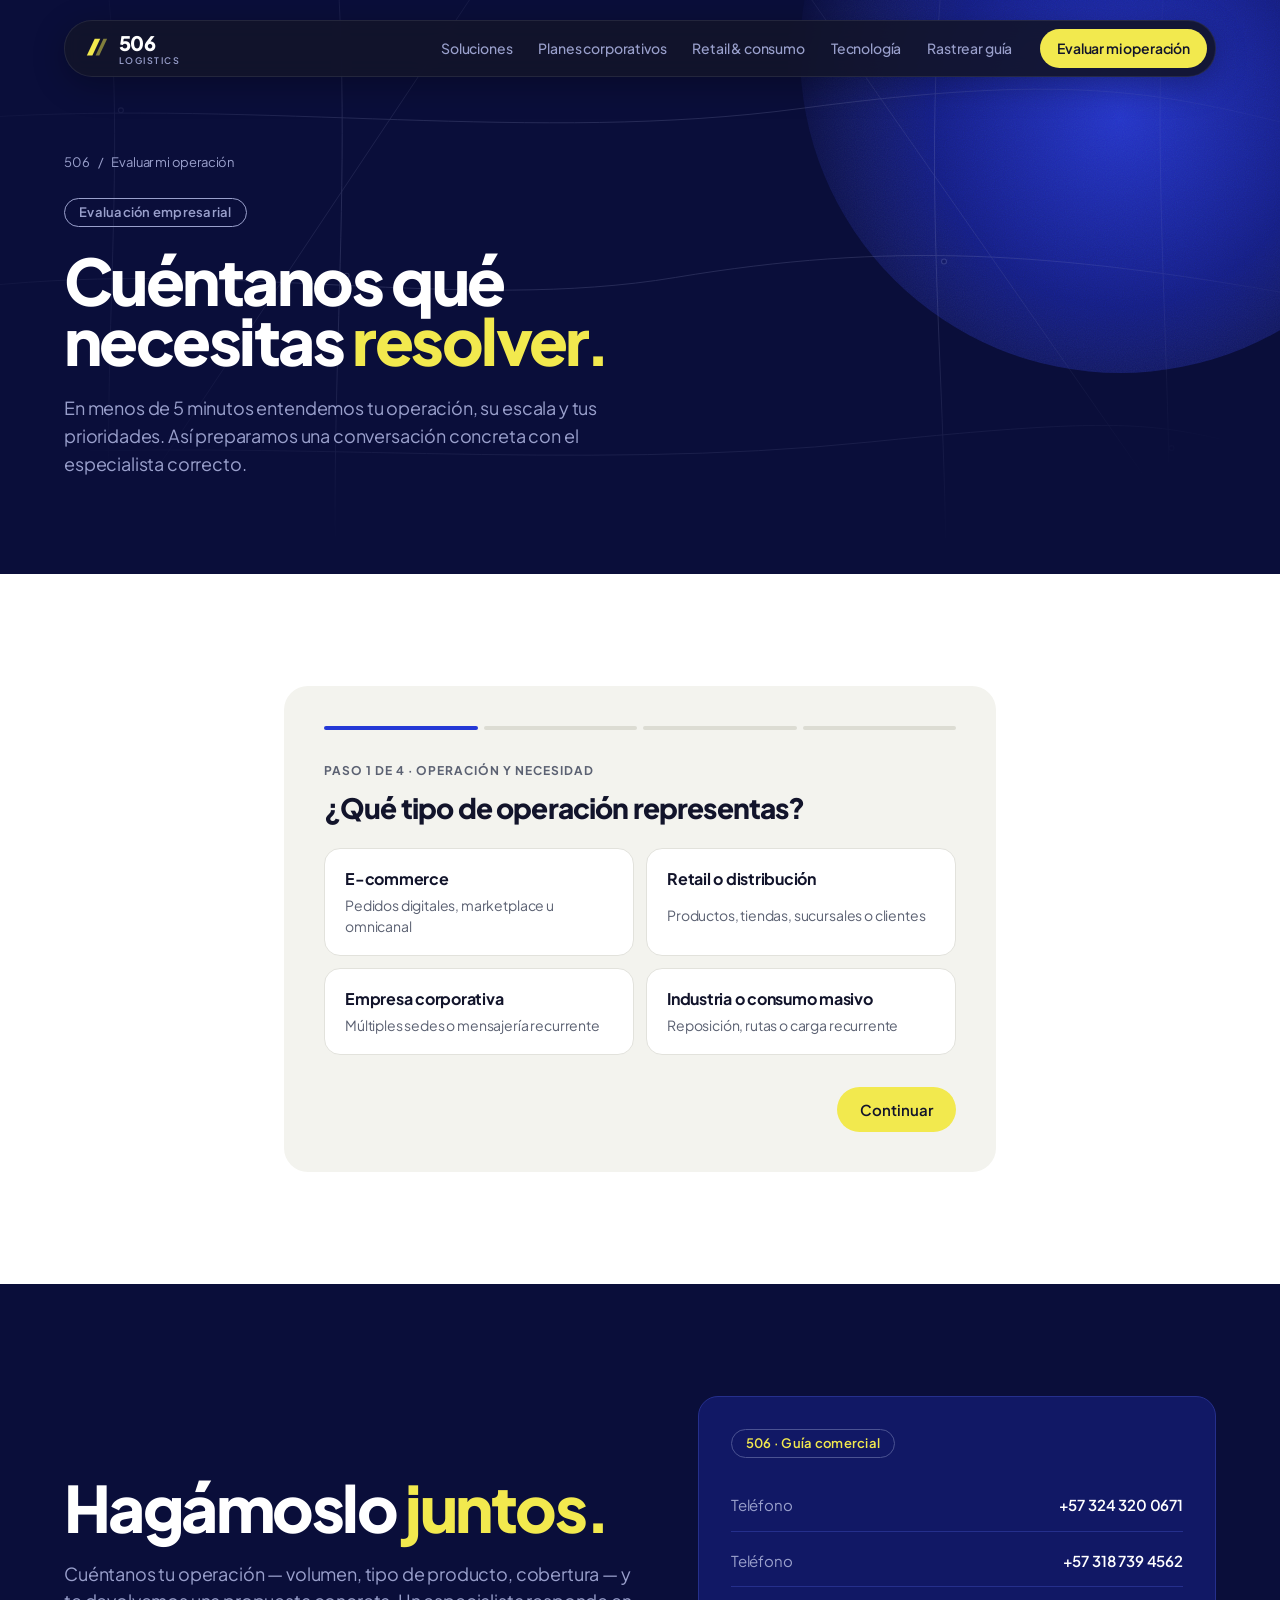
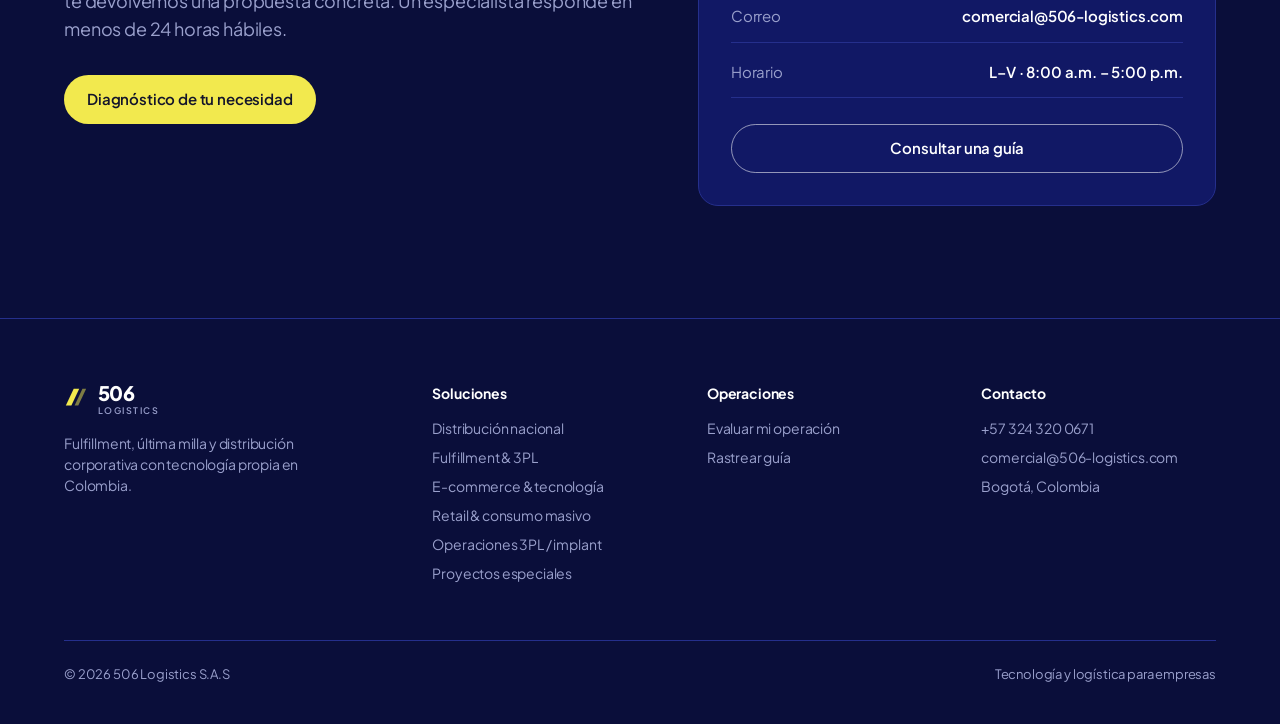
==== asesor.html @ 0f8b2b07 "Add files via upload" ====
<!DOCTYPE html>
<html lang="es">
<head>
<meta charset="UTF-8">
<meta name="viewport" content="width=device-width, initial-scale=1.0">
<title>Evaluar mi operación · 506 Logistics</title>
<meta name="description" content="Cuéntanos tu operación en menos de 5 minutos y te devolvemos una propuesta concreta.">
<link rel="preconnect" href="https://fonts.googleapis.com">
<link rel="preconnect" href="https://fonts.gstatic.com" crossorigin>
<link href="https://fonts.googleapis.com/css2?family=Plus+Jakarta+Sans:wght@400;500;600;700;800&family=Instrument+Serif:ital@0;1&display=swap" rel="stylesheet">
<link rel="stylesheet" href="v2.css?v=7">
<link rel="icon" href="data:image/svg+xml,%3Csvg xmlns=%22http://www.w3.org/2000/svg%22 viewBox=%220 0 26 26%22%3E%3Crect width=%2226%22 height=%2226%22 rx=%226%22 fill=%22%230a0e3a%22/%3E%3Cpath d=%22M5 19L11 6h4L9 19z%22 fill=%22%23f2e94e%22/%3E%3Cpath d=%22M12 19l6-13h3l-6 13z%22 fill=%22%23f2e94e%22 opacity=%22.5%22/%3E%3C/svg%3E">
</head>
<body>
<!-- ============ NAV ============ -->
<div class="nav" id="nav">
<div class="wrap">
<div class="nav-bar">
<a href="index.html" class="mark" aria-label="506 Logistics, inicio">
<svg width="24" height="24" viewBox="0 0 26 26" fill="none" aria-hidden="true"><path d="M2 20L10.5 2H16.5L8 20H2Z" fill="currentColor"/><path d="M11.5 20L20 2H24L15.5 20H11.5Z" fill="currentColor" opacity="0.5"/></svg>
<b>506</b><span>logistics</span>
</a>
<nav class="nav-links" aria-label="Principal">
<a href="index.html#soluciones">Soluciones</a>
<a href="index.html#planes">Planes corporativos</a>
<a href="soluciones/retail-consumo.html">Retail &amp; consumo</a>
<a href="index.html#porque-506">Tecnología</a>
<a href="https://rastreo.506logistics.co" target="_blank" rel="noopener">Rastrear guía</a>
</nav>
<div class="nav-actions">
<a class="btn btn--signal" href="asesor.html">Evaluar mi operación</a>
</div>
<button class="burger" id="burger" aria-label="Abrir menú" aria-expanded="false">
<svg width="18" height="18" viewBox="0 0 24 24" fill="none" stroke="currentColor" stroke-width="2" stroke-linecap="round"><path d="M4 7h16M4 12h16M4 17h16"/></svg>
</button>
</div>
<div class="nav-drawer">
<a href="index.html#soluciones">Soluciones</a>
<a href="index.html#planes">Planes corporativos</a>
<a href="soluciones/retail-consumo.html">Retail &amp; consumo</a>
<a href="index.html#porque-506">Tecnología</a>
<a href="https://rastreo.506logistics.co" target="_blank" rel="noopener">Rastrear guía</a>
<a class="btn btn--signal" href="asesor.html">Evaluar mi operación</a>
</div>
</div>
</div>
<section class="band band--dark subhero">
<div class="orb" aria-hidden="true"></div>
<svg class="hero-map" viewBox="0 0 1440 900" preserveAspectRatio="xMidYMin slice" aria-hidden="true">
<!-- Trama abstracta de calles: la ciudad donde se hace la última milla -->
<g fill="none" stroke="#9aa0cc" stroke-width="1" stroke-linecap="round">
<path d="M-20 140 C 300 120, 600 170, 900 130 S 1300 110, 1460 150"/>
<path d="M-20 330 C 260 300, 520 360, 760 320 S 1180 290, 1460 340"/>
<path d="M-20 520 C 320 500, 640 540, 980 505 S 1300 490, 1460 520"/>
<path d="M-20 700 C 380 690, 700 720, 1040 690 S 1320 680, 1460 700"/>
<path d="M120 -20 C 150 250, 90 520, 150 920"/>
<path d="M380 -20 C 400 300, 350 600, 400 920"/>
<path d="M1060 -20 C 1030 300, 1090 600, 1050 920"/>
<path d="M1310 -20 C 1290 280, 1340 580, 1300 920"/>
<path d="M-40 860 L 560 -40" opacity=".7"/>
<path d="M880 -40 L 1480 820" opacity=".7"/>
</g>
<g fill="#0a0e3a" stroke="#9aa0cc" stroke-width="1.2">
<circle cx="136" cy="132" r="2.8"/><circle cx="390" cy="318" r="2.8"/><circle cx="1062" cy="302" r="2.8"/>
<circle cx="1318" cy="512" r="2.8"/><circle cx="144" cy="705" r="2.8"/><circle cx="1045" cy="692" r="2.8"/>
</g>
</svg>
<div class="wrap">
<div class="subhero-copy">
<div class="crumb"><a href="index.html">506</a> <span aria-hidden="true">/</span> <span>Evaluar mi operación</span></div>
<span class="eyebrow">Evaluación empresarial</span>
<h1 class="d-xl">Cuéntanos qué necesitas <em>resolver.</em></h1>
<p class="lead">En menos de 5 minutos entendemos tu operación, su escala y tus prioridades. Así preparamos una conversación concreta con el especialista correcto.</p>
</div>
</div>
</section>
<section class="band band--light">
<div class="wrap eval-wrap">
<div class="eval-card">
<div class="progress"><span class="done" data-p="1"></span><span data-p="2"></span><span data-p="3"></span><span data-p="4"></span></div>
<form id="asesorForm" novalidate>
<div class="step-panel active" data-step="1">
<div class="eval-step">Paso 1 de 4 · Operación y necesidad</div>
<h3>¿Qué tipo de operación representas?</h3>
<div class="eval-options" data-field="tipo"><div class="eval-opt" data-value="ecommerce" role="button" tabindex="0"><b>E-commerce</b><span>Pedidos digitales, marketplace u omnicanal</span></div><div class="eval-opt" data-value="retail" role="button" tabindex="0"><b>Retail o distribución</b><span>Productos, tiendas, sucursales o clientes</span></div><div class="eval-opt" data-value="corporativo" role="button" tabindex="0"><b>Empresa corporativa</b><span>Múltiples sedes o mensajería recurrente</span></div><div class="eval-opt" data-value="industria" role="button" tabindex="0"><b>Industria o consumo masivo</b><span>Reposición, rutas o carga recurrente</span></div></div>
<p id="err1" class="eval-err" hidden>Selecciona una opción para continuar.</p>
<div class="nav-buttons"><span></span><button type="button" class="btn btn--signal" onclick="nextStep(1)">Continuar</button></div>
</div>
<div class="step-panel" data-step="2">
<div class="eval-step">Paso 2 de 4 · Volumen y etapa</div>
<h3>¿Cuántos envíos u órdenes manejas al mes?</h3>
<div class="eval-options" data-field="volumen"><div class="eval-opt" data-value="bajo" role="button" tabindex="0"><b>Menos de 500</b><span>Operación en etapa inicial</span></div><div class="eval-opt" data-value="medio" role="button" tabindex="0"><b>500 a 3.000</b><span>Operación en crecimiento</span></div><div class="eval-opt" data-value="alto" role="button" tabindex="0"><b>3.000 a 15.000</b><span>Operación establecida</span></div><div class="eval-opt" data-value="masivo" role="button" tabindex="0"><b>Más de 15.000</b><span>Operación de alto volumen</span></div></div>
<p id="err2" class="eval-err" hidden>Selecciona una opción para continuar.</p>
<div class="nav-buttons"><button type="button" class="btn-back" onclick="prevStep(2)">← Atrás</button><button type="button" class="btn btn--signal" onclick="nextStep(2)">Continuar</button></div>
</div>
<div class="step-panel" data-step="3">
<div class="eval-step">Paso 3 de 4 · Prioridades</div>
<h3>¿Qué es lo más importante para tu operación hoy?</h3>
<div class="eval-options" data-field="prioridad"><div class="eval-opt" data-value="tiempo" role="button" tabindex="0"><b>Tiempos de entrega</b><span>Same day, next day, ventanas</span></div><div class="eval-opt" data-value="visibilidad" role="button" tabindex="0"><b>Visibilidad y trazabilidad</b><span>Saber dónde está cada pedido</span></div><div class="eval-opt" data-value="costo" role="button" tabindex="0"><b>Costo por envío</b><span>Eficiencia operativa</span></div><div class="eval-opt" data-value="cuidado" role="button" tabindex="0"><b>Cuidado de la carga</b><span>Productos frágiles o de valor</span></div></div>
<p id="err3" class="eval-err" hidden>Selecciona una opción para continuar.</p>
<div class="nav-buttons"><button type="button" class="btn-back" onclick="prevStep(3)">← Atrás</button><button type="button" class="btn btn--signal" onclick="nextStep(3)">Continuar</button></div>
</div>
<div class="step-panel" data-step="4">
<div class="eval-step">Paso 4 de 4 · Tus datos</div>
<h3>¿A dónde enviamos tu propuesta?</h3>
<div class="fields">
<div class="field"><label for="nombre">Nombre</label><input type="text" id="nombre" placeholder="Tu nombre completo" autocomplete="name"></div>
<div class="fields-2">
<div class="field"><label for="correo">Correo</label><input type="email" id="correo" placeholder="tucorreo@empresa.com" autocomplete="email"></div>
<div class="field"><label for="telefono">Teléfono</label><input type="tel" id="telefono" placeholder="+57 300 000 0000" autocomplete="tel"></div>
</div>
<div class="field"><label for="empresa">Empresa</label><input type="text" id="empresa" placeholder="Nombre de tu empresa" autocomplete="organization"></div>
</div>
<p id="err4" class="eval-err" hidden>Completa nombre, correo y teléfono para continuar.</p>
<div class="nav-buttons"><button type="button" class="btn-back" onclick="prevStep(4)">← Atrás</button><button type="button" class="btn btn--signal" onclick="submitForm()">Enviar y agendar</button></div>
</div>
<div class="step-panel" data-step="5">
<div class="result">
<span class="eyebrow">Solicitud recibida</span>
<h3>Gracias, ya tenemos tu perfil de operación.</h3>
<p>Un especialista de 506 revisará tus respuestas y te contactará en menos de 24 horas hábiles con una propuesta concreta para tu operación.</p>
<p>Mientras tanto, <a href="https://rastreo.506logistics.co" target="_blank" rel="noopener">¿necesitas rastrear un envío?</a></p>
</div>
</div>
</form>
</div>
</div>
</section>
<!-- ============ CONTACTO ============ -->
<section class="band band--dark" id="contacto">
<div class="wrap contact">
<div>
<h2 class="d-xl">Hagámoslo <span class="hl">juntos.</span></h2>
<p class="lead">Cuéntanos tu operación — volumen, tipo de producto, cobertura — y te devolvemos una propuesta concreta. Un especialista responde en menos de 24 horas hábiles.</p>
<div class="hero-cta" style="justify-content:flex-start;margin-top:32px;">
<a class="btn btn--signal" href="asesor.html">Diagnóstico de tu necesidad</a>
</div>
</div>
<div class="waybill">
<span class="eyebrow">506 · Guía comercial</span>
<div class="wf"><span>Teléfono</span><b>+57 324 320 0671</b></div>
<div class="wf"><span>Teléfono</span><b>+57 318 739 4562</b></div>
<div class="wf"><span>Correo</span><b>comercial@506-logistics.com</b></div>
<div class="wf"><span>Horario</span><b>L–V · 8:00 a.m. – 5:00 p.m.</b></div>
<a class="btn btn--ghost" href="https://rastreo.506logistics.co" target="_blank" rel="noopener">Consultar una guía</a>
</div>
</div>
</section>
<footer>
<div class="wrap">
<div class="foot">
<div>
<a href="index.html" class="mark" style="color:#fff"><svg width="24" height="24" viewBox="0 0 26 26" fill="none" aria-hidden="true"><path d="M2 20L10.5 2H16.5L8 20H2Z" fill="currentColor"/><path d="M11.5 20L20 2H24L15.5 20H11.5Z" fill="currentColor" opacity="0.5"/></svg><b>506</b><span>logistics</span></a>
<p style="margin-top:16px;max-width:280px;font-size:14px;">Fulfillment, última milla y distribución corporativa con tecnología propia en Colombia.</p>
</div>
<div><h5>Soluciones</h5><ul>
<li><a href="soluciones/distribucion-nacional.html">Distribución nacional</a></li>
<li><a href="soluciones/fulfillment-3pl.html">Fulfillment &amp; 3PL</a></li>
<li><a href="soluciones/ecommerce-tecnologia.html">E-commerce &amp; tecnología</a></li>
<li><a href="soluciones/retail-consumo.html">Retail &amp; consumo masivo</a></li>
<li><a href="soluciones/operaciones-3pl.html">Operaciones 3PL / implant</a></li>
<li><a href="soluciones/proyectos-especiales.html">Proyectos especiales</a></li>
</ul></div>
<div><h5>Operaciones</h5><ul>
<li><a href="asesor.html">Evaluar mi operación</a></li>
<li><a href="https://rastreo.506logistics.co" target="_blank" rel="noopener">Rastrear guía</a></li>
</ul></div>
<div><h5>Contacto</h5><ul>
<li>+57 324 320 0671</li>
<li>comercial@506-logistics.com</li>
<li>Bogotá, Colombia</li>
</ul></div>
</div>
<div class="foot-bottom"><span>© 2026 506 Logistics S.A.S</span><span>Tecnología y logística para empresas</span></div>
</div>
</footer>
<script>
(function(){
var nav=document.getElementById('nav'), burger=document.getElementById('burger');
burger.addEventListener('click',function(){var o=nav.classList.toggle('open');burger.setAttribute('aria-expanded',o?'true':'false');});
nav.querySelectorAll('.nav-drawer a').forEach(function(a){a.addEventListener('click',function(){nav.classList.remove('open');burger.setAttribute('aria-expanded','false');});});
})();
</script>
<script>
var answers={};
document.querySelectorAll('.eval-opt').forEach(function(opt){
function pick(){
var g=opt.closest('.eval-options');
g.querySelectorAll('.eval-opt').forEach(function(o){o.classList.remove('selected');});
opt.classList.add('selected'); answers[g.dataset.field]=opt.dataset.value;
}
opt.addEventListener('click',pick);
opt.addEventListener('keydown',function(e){if(e.key==='Enter'||e.key===' '){e.preventDefault();pick();}});
});
// Preselección desde ?need= (paso 1)
var need=new URLSearchParams(window.location.search).get('need');
var needMap={deliveries:'retail',fulfillment:'ecommerce',implant:'corporativo',project:'industria',import:'corporativo'};
if(need&&needMap[need]){var pre=document.querySelector('.eval-options[data-field="tipo"] .eval-opt[data-value="'+needMap[need]+'"]');if(pre){pre.classList.add('selected');answers.tipo=needMap[need];}}
function showStep(n){
document.querySelectorAll('.step-panel').forEach(function(p){p.classList.remove('active');});
document.querySelector('.step-panel[data-step="'+n+'"]').classList.add('active');
document.querySelectorAll('.progress span').forEach(function(s){s.classList.toggle('done',parseInt(s.dataset.p)<=n);});
window.scrollTo({top:document.querySelector('.eval-card').getBoundingClientRect().top+window.scrollY-110,behavior:'smooth'});
}
function nextStep(c){
var f={1:'tipo',2:'volumen',3:'prioridad'}[c], err=document.getElementById('err'+c);
if(f&&!answers[f]){err.hidden=false;return;}
if(err) err.hidden=true; showStep(c+1);
}
function prevStep(c){showStep(c-1);}
function submitForm(){
var n=document.getElementById('nombre').value.trim(), c=document.getElementById('correo').value.trim(), t=document.getElementById('telefono').value.trim(), err=document.getElementById('err4');
if(!n||!c||!t){err.hidden=false;return;}
err.hidden=true;
answers.nombre=n;answers.correo=c;answers.telefono=t;answers.empresa=document.getElementById('empresa').value.trim();
// En producción: enviar `answers` a tu backend / n8n / CRM aquí.
showStep(5);
}
</script>
</body>
</html>
---- v2.css ----
:root{
color-scheme: light;
--canvas:#0a0e3a;
--panel:#111865;
--line-dark:#252f8c;
--muted-dark:#9aa0cc;
--white:#ffffff;
--bone:#f3f3ee;
--wash:#fbf7cf;
--signal:#f2e94e;
--blue:#2438d6;
--ink:#12142b;
--slate:#5b6172;
--line:#e2e2dc;
--f-ui:'Plus Jakarta Sans', 'Helvetica Neue', Arial, sans-serif;
--f-serif:'Instrument Serif', 'Source Serif 4', Georgia, serif;
--r-btn:8px; --r-pill:28px; --r-card:20px; --r-badge:40px;
}
*{box-sizing:border-box;margin:0;padding:0;}
html{scroll-behavior:smooth;}
body{font-family:var(--f-ui);background:var(--canvas);color:var(--ink);font-size:16px;line-height:1.5;letter-spacing:-0.01em;-webkit-font-smoothing:antialiased;}
a{color:inherit;text-decoration:none;}
img,svg{max-width:100%;}
:focus-visible{outline:2px solid var(--signal);outline-offset:3px;border-radius:6px;}
.wrap{max-width:1200px;margin:0 auto;padding-inline:24px;}
.d-2xl,.d-xl,.d-lg{font-weight:800;text-wrap:balance;}
.d-2xl{font-size:clamp(46px,7.4vw,88px);line-height:.9;letter-spacing:-0.045em;}
.d-xl{font-size:clamp(38px,5.2vw,64px);line-height:.93;letter-spacing:-0.04em;}
.d-lg{font-size:clamp(30px,3.6vw,40px);line-height:1.05;letter-spacing:-0.03em;}
.h-md{font-size:22px;font-weight:700;line-height:1.3;letter-spacing:-0.02em;}
.h-sm{font-size:18px;font-weight:700;line-height:1.35;letter-spacing:-0.015em;}
.lead{font-size:18px;line-height:1.55;max-width:600px;}
.small{font-size:14px;}
.serif{font-family:var(--f-serif);font-weight:400;font-style:italic;letter-spacing:0;}
.hl{color:var(--signal);}
.hl-blue{color:var(--blue);}
.eyebrow{display:inline-flex;align-items:center;gap:8px;font-size:13px;font-weight:600;letter-spacing:.02em;padding:4px 14px;border-radius:var(--r-badge);border:1px solid currentColor;}
.band{padding-block:112px;}
.band--dark{background:var(--canvas);color:var(--white);}
.band--light{background:var(--white);color:var(--ink);}
.band--dark .lead{color:var(--muted-dark);}
.band--light .lead{color:var(--slate);}
.head{display:grid;gap:18px;margin-bottom:56px;}
.head--center{text-align:center;justify-items:center;}
.head > .eyebrow{justify-self:start;}
.head--center > .eyebrow{justify-self:center;}
.band--dark .eyebrow{color:var(--muted-dark);}
.band--light .eyebrow{color:var(--slate);border-color:var(--line);}
.btn{display:inline-flex;align-items:center;gap:10px;font-family:var(--f-ui);font-size:15px;font-weight:600;padding:12px 22px;border-radius:var(--r-pill);border:1px solid transparent;cursor:pointer;transition:transform .2s ease, background .2s ease;white-space:nowrap;}
.btn:hover{transform:translateY(-1px);}
.btn--signal{background:var(--signal);color:var(--ink);}
.btn--signal:hover{background:#f7f07a;}
.btn--ghost{background:transparent;color:var(--white);border-color:rgba(255,255,255,.55);}
.btn--ghost:hover{border-color:var(--white);}
.btn--ink{background:var(--ink);color:var(--white);}
.btn svg{width:14px;height:14px;flex:0 0 auto;}
.nav{position:sticky;top:env(safe-area-inset-top,0px);z-index:50;padding-top:20px;margin-bottom:-84px;}
.nav-bar{display:flex;align-items:center;gap:16px;background:rgba(18,20,43,.9);backdrop-filter:blur(10px);-webkit-backdrop-filter:blur(10px);border:1px solid rgba(255,255,255,.08);border-radius:var(--r-pill);padding:8px 8px 8px 20px;box-shadow:0 8px 32px rgba(0,0,0,.28);color:var(--white);}
.mark{display:inline-grid;grid-template-columns:auto auto;column-gap:10px;align-items:center;}
.mark svg{color:var(--signal);grid-row:1/3;}
.mark b{font-weight:800;font-size:20px;letter-spacing:-0.03em;line-height:1;align-self:end;}
.mark span{font-size:9px;font-weight:600;letter-spacing:.16em;color:var(--muted-dark);text-transform:uppercase;line-height:1;margin-top:3px;align-self:start;}
.tag-tms{white-space:nowrap;font-size:11px;font-weight:700;background:var(--signal);color:var(--ink);padding:3px 10px;border-radius:var(--r-badge);letter-spacing:.02em;}
.nav-links{display:flex;gap:2px;margin-left:auto;}
.nav-links a{white-space:nowrap;font-size:14px;font-weight:500;color:var(--muted-dark);padding:8px 12px;border-radius:var(--r-btn);transition:color .2s;}
.nav-links a:hover{color:var(--white);}
.nav-actions{display:flex;gap:8px;align-items:center;}
.nav-actions .btn{padding:8px 16px;font-size:14px;}
.burger{display:none;margin-left:auto;background:none;border:1px solid rgba(255,255,255,.2);color:var(--white);border-radius:var(--r-pill);width:40px;height:40px;align-items:center;justify-content:center;cursor:pointer;}
.nav-drawer{display:none;}
.hero{position:relative;overflow:hidden;padding-top:168px;padding-bottom:0;}
.hero-map,.hero-route{position:absolute;top:0;left:0;width:100%;height:900px;pointer-events:none;}
.hero-map{opacity:.22;-webkit-mask-image:radial-gradient(ellipse 75% 70% at 50% 35%,#000 35%,transparent 80%);mask-image:radial-gradient(ellipse 75% 70% at 50% 35%,#000 35%,transparent 80%);}
.hero-route{opacity:.75;-webkit-mask-image:linear-gradient(180deg,#000 60%,transparent 85%);mask-image:linear-gradient(180deg,#000 60%,transparent 85%);}
.hero-route .dash{stroke-dasharray:2 9;animation:drive 6s linear infinite;}
@keyframes drive{to{stroke-dashoffset:-150;}}
.orb{position:absolute;width:640px;height:640px;border-radius:9999px;left:50%;top:-220px;transform:translateX(-50%);background:radial-gradient(circle at 50% 60%, #2a3be0 0%, #18228f 38%, rgba(10,14,58,0) 70%);opacity:.85;pointer-events:none;}
.orb::after{content:"";position:absolute;inset:0;border-radius:inherit;opacity:.35;-webkit-mask-image:radial-gradient(circle at 50% 60%,#000 30%,transparent 68%);mask-image:radial-gradient(circle at 50% 60%,#000 30%,transparent 68%);mix-blend-mode:overlay;background-image:url("data:image/svg+xml,%3Csvg xmlns='http://www.w3.org/2000/svg' width='160' height='160'%3E%3Cfilter id='n'%3E%3CfeTurbulence type='fractalNoise' baseFrequency='.9' numOctaves='2' stitchTiles='stitch'/%3E%3C/filter%3E%3Crect width='100%25' height='100%25' filter='url(%23n)'/%3E%3C/svg%3E");}
.hero-copy{position:relative;text-align:center;display:grid;justify-items:center;gap:26px;}
.announce{display:inline-flex;align-items:center;gap:10px;font-size:14px;color:var(--white);border:1px solid #4b5392;border-radius:9999px;padding:6px 8px 6px 16px;background:rgba(10,14,58,.4);}
.announce .hl{font-weight:600;}
.announce i{display:inline-flex;width:24px;height:24px;border-radius:50%;background:rgba(255,255,255,.08);align-items:center;justify-content:center;font-style:normal;}
.hero h1{max-width:900px;}
.hero .lead{text-align:center;margin-inline:auto;}
.hero-cta{display:flex;gap:12px;flex-wrap:wrap;justify-content:center;}
.trust{display:grid;gap:14px;justify-items:center;margin-top:18px;}
.trust small{font-size:13px;color:var(--muted-dark);}
.trust-row{display:flex;gap:36px;flex-wrap:wrap;justify-content:center;align-items:center;}
.trust-row span{font-size:18px;font-weight:700;letter-spacing:-0.02em;color:rgba(255,255,255,.55);}
.trust-row .sep{width:1px;height:18px;background:#343d8f;}
.trust-row .int{font-size:15px;font-weight:600;color:rgba(255,255,255,.4);}
.hero-stats{display:grid;grid-template-columns:repeat(3,1fr);max-width:1000px;margin:72px auto 0;padding-bottom:104px;}
.hero-stat{display:grid;gap:12px;align-content:start;padding:8px 32px;border-left:1px solid var(--line-dark);}
.hero-stat:first-child{border-left:0;}
.hero-stat b{font-size:clamp(44px,5vw,64px);font-weight:800;letter-spacing:-0.05em;line-height:.9;color:var(--signal);font-variant-numeric:tabular-nums;}
.hero-stat span{font-size:15px;color:var(--muted-dark);max-width:240px;}
@media (max-width:760px){
.hero-stats{grid-template-columns:1fr;margin-top:48px;padding-bottom:72px;}
.hero-stat{border-left:0;border-top:1px solid var(--line-dark);padding:24px 0;}
.hero-stat:first-child{border-top:0;}
}
.stage{display:grid;grid-template-columns:1fr 1.45fr 1fr;gap:20px;align-items:stretch;margin-top:72px;padding-bottom:104px;max-width:1120px;margin-inline:auto;}
.mock{position:absolute;background:var(--white);color:var(--ink);border-radius:var(--r-card);box-shadow:0 24px 60px rgba(0,0,0,.38),0 4px 12px rgba(0,0,0,.22);overflow:hidden;}
.stage .mock{position:relative;}
.mock--track{order:2;}
.mock--route{order:1;}
.mock--pod{order:3;}
.mock-top{display:flex;align-items:center;justify-content:space-between;gap:12px;padding:14px 20px;border-bottom:1px solid var(--line);font-size:12px;color:var(--slate);}
.dots{display:flex;gap:6px;}
.dots i{width:8px;height:8px;border-radius:50%;background:#dcdce4;}
.mock-body{padding:22px 24px 26px;display:grid;gap:18px;}
.m-label{font-size:11px;font-weight:600;letter-spacing:.08em;text-transform:uppercase;color:var(--slate);}
.m-row{display:flex;justify-content:space-between;align-items:flex-end;gap:16px;flex-wrap:wrap;}
.m-guia{font-size:24px;font-weight:800;letter-spacing:-0.03em;font-variant-numeric:tabular-nums;}
.badge{display:inline-flex;align-items:center;gap:6px;font-size:12px;font-weight:600;padding:4px 12px;border-radius:var(--r-badge);background:var(--wash);color:#5a5310;}
.badge--blue{background:#e6e9fc;color:var(--blue);}
.badge--done{background:#e7f6ea;color:#1f6b33;}
.badge::before{content:"";width:6px;height:6px;border-radius:50%;background:currentColor;}
.eta{background:var(--bone);border-radius:14px;padding:14px 16px;display:flex;justify-content:space-between;gap:12px;align-items:center;flex-wrap:wrap;}
.eta b{font-size:16px;letter-spacing:-0.02em;}
.stepper{position:relative;display:grid;grid-template-columns:repeat(5,1fr);gap:4px;}
.stepper::before{content:"";position:absolute;left:10%;right:10%;top:9px;height:2px;background:var(--line);}
.stepper .fill{position:absolute;left:10%;top:9px;height:2px;width:60%;background:var(--blue);}
.st{position:relative;display:grid;justify-items:center;gap:8px;text-align:center;font-size:10.5px;line-height:1.25;color:var(--slate);}
.st i{width:20px;height:20px;border-radius:50%;background:var(--white);border:2px solid var(--line);display:block;}
.st.done i{background:var(--blue);border-color:var(--blue);}
.st.now i{background:var(--signal);border-color:var(--ink);box-shadow:0 0 0 5px rgba(242,233,78,.35);animation:pulse 2.4s ease-in-out infinite;}
.st.now{color:var(--ink);font-weight:700;}
@keyframes pulse{50%{box-shadow:0 0 0 9px rgba(242,233,78,.12);}}
.route-list{display:grid;gap:10px;}
.stop{display:grid;grid-template-columns:22px 1fr auto;gap:10px;align-items:center;font-size:13px;}
.stop em{font-style:normal;font-size:11px;font-weight:700;width:22px;height:22px;border-radius:50%;display:grid;place-items:center;background:var(--bone);color:var(--slate);}
.stop.ok em{background:var(--blue);color:#fff;}
.stop.go em{background:var(--signal);color:var(--ink);}
.pod-photo{height:120px;border-radius:12px;background:linear-gradient(160deg,#d9d5c6,#b9b39f);position:relative;overflow:hidden;}
.pod-photo::before{content:"";position:absolute;width:86px;height:64px;left:50%;top:52%;transform:translate(-50%,-50%) rotate(-4deg);background:#c69c62;border-radius:4px;box-shadow:inset 0 -10px 0 rgba(0,0,0,.08);}
.pod-photo::after{content:"";position:absolute;width:86px;height:10px;left:50%;top:calc(52% - 5px);transform:translate(-50%,-50%) rotate(-4deg);background:rgba(255,255,255,.55);}
.pod-meta{display:grid;grid-template-columns:1fr 1fr;gap:10px;font-size:12px;}
.pod-meta div{background:var(--bone);border-radius:10px;padding:10px 12px;}
.pod-meta b{display:block;font-size:13px;}
.sign{font-family:var(--f-serif);font-style:italic;font-size:26px;line-height:1;color:var(--ink);}
.tracker{display:flex;gap:12px;align-items:center;flex-wrap:wrap;background:var(--bone);border-radius:var(--r-card);padding:16px 16px 16px 28px;margin-bottom:96px;}
.tracker label{font-weight:700;letter-spacing:-0.02em;margin-right:auto;}
.tracker input{flex:1 1 220px;max-width:360px;font:inherit;font-size:15px;padding:12px 18px;border-radius:24px;border:1px solid #cfcfc6;background:var(--white);color:var(--ink);}
.tracker input:focus{outline:none;border-color:var(--blue);box-shadow:0 0 0 3px rgba(36,56,214,.15);}
.needs{display:grid;grid-template-columns:repeat(3,1fr);gap:16px;}
.need{background:var(--bone);border-radius:var(--r-card);padding:32px;display:grid;gap:12px;align-content:start;transition:background .2s, transform .2s;min-height:220px;}
.need:hover{background:#ebebe3;transform:translateY(-2px);}
.need svg{width:28px;height:28px;color:var(--blue);margin-bottom:24px;}
.need p{color:var(--slate);font-size:15px;}
.need .go{margin-top:auto;padding-top:8px;font-size:14px;font-weight:600;color:var(--blue);}
.need--dark{background:var(--ink);color:var(--white);}
.need--dark:hover{background:#1c1f3d;}
.need--dark svg{color:var(--signal);}
.need--dark p{color:#a9adc4;}
.need--dark .go{color:var(--signal);}
.feature{display:grid;grid-template-columns:4fr 7fr;gap:64px;align-items:center;}
.feature-copy{display:grid;gap:22px;}
.checks{list-style:none;display:grid;gap:12px;margin-top:6px;}
.checks li{display:flex;gap:12px;color:var(--white);font-size:15px;}
.checks li::before{content:"";flex:0 0 18px;height:18px;margin-top:2px;border-radius:50%;background:var(--signal) url("data:image/svg+xml,%3Csvg xmlns='http://www.w3.org/2000/svg' viewBox='0 0 24 24' fill='none' stroke='%2312142b' stroke-width='3.5' stroke-linecap='round' stroke-linejoin='round'%3E%3Cpath d='M6 12l4 4 8-8'/%3E%3C/svg%3E") center/11px no-repeat;}
.tms{position:relative;min-height:470px;}
.tms .mock{position:relative;width:100%;}
.tms-grid{display:grid;grid-template-columns:1.25fr 1fr;}
.tms-map{background:#eef0f7;position:relative;min-height:330px;border-right:1px solid var(--line);}
.tms-map svg{position:absolute;inset:0;width:100%;height:100%;}
.tms-side{padding:20px;display:grid;gap:14px;align-content:start;}
.kpis{display:grid;grid-template-columns:1fr 1fr;gap:10px;}
.kpi{background:var(--bone);border-radius:12px;padding:12px;}
.kpi b{display:block;font-size:22px;letter-spacing:-0.03em;font-variant-numeric:tabular-nums;}
.kpi span{font-size:11px;color:var(--slate);}
.tms .tms-float{margin-top:16px;}
.services{display:grid;border-top:1px solid var(--line);}
.svc{display:grid;grid-template-columns:120px 1.1fr 1.6fr 40px;gap:24px;align-items:center;padding:28px 8px;border-bottom:1px solid var(--line);transition:background .2s;}
.svc:hover{background:var(--bone);}
.svc code{font-family:var(--f-ui);font-size:13px;font-weight:700;color:var(--blue);letter-spacing:.04em;}
.svc p{color:var(--slate);font-size:15px;}
.svc .arrow{width:36px;height:36px;border-radius:50%;border:1px solid var(--line);display:grid;place-items:center;transition:background .2s,border-color .2s;}
.svc:hover .arrow{background:var(--signal);border-color:var(--signal);}
.steps{display:grid;grid-template-columns:repeat(4,1fr);gap:16px;position:relative;}
.steps::before{content:"";position:absolute;left:24px;right:24px;top:23px;height:2px;background:linear-gradient(90deg,var(--signal) 0 75%, var(--line-dark) 75% 100%);}
.step{position:relative;display:grid;gap:14px;align-content:start;padding-right:12px;}
.step .n{width:48px;height:48px;border-radius:50%;display:grid;place-items:center;font-weight:800;font-size:17px;background:var(--canvas);border:2px solid var(--signal);color:var(--signal);}
.step:last-child .n{border-color:var(--line-dark);color:var(--muted-dark);}
.step p{color:var(--muted-dark);font-size:15px;}
.step .badge{justify-self:start;}
.reasons{display:grid;gap:16px;}
.reason{display:grid;grid-template-columns:1fr 1fr;border-radius:var(--r-card);overflow:hidden;background:var(--bone);}
.reason-copy{padding:40px;display:grid;gap:14px;align-content:center;}
.reason-copy p{color:var(--slate);max-width:520px;}
.reason ul{list-style:none;display:grid;gap:8px;font-size:15px;margin-top:4px;}
.reason li{display:flex;gap:10px;}
.reason li::before{content:"—";color:var(--blue);font-weight:700;}
.reason-stamp{background:var(--ink);color:var(--white);padding:40px;display:grid;gap:10px;align-content:end;min-height:260px;position:relative;}
.reason-stamp .eyebrow{justify-self:start;background:var(--signal);color:var(--ink);border-color:var(--signal);font-weight:700;}
.reason-stamp .fig{font-size:clamp(40px,4.6vw,56px);font-weight:800;line-height:.92;letter-spacing:-0.045em;}
.reason-stamp p{color:#a9adc4;font-size:15px;}
.reason:nth-child(2) .reason-stamp{background:var(--blue);}
.reason:nth-child(2) .reason-stamp p{color:#d4d9ff;}
.reason-visual{align-content:center;gap:18px;min-height:0;padding:32px;}
.reason-visual .mock{position:relative;width:100%;box-shadow:0 16px 40px rgba(0,0,0,.28);}
.reason-visual .mock-body{gap:16px;padding:20px;}
.reason-visual p{font-size:14px;}
.reason-visual .pod-photo{height:110px;}
.plans{display:grid;grid-template-columns:repeat(4,1fr);gap:16px;}
.plan{border:1px solid var(--line-dark);background:var(--panel);border-radius:var(--r-card);padding:28px;display:grid;gap:10px;align-content:start;}
.plan svg{width:26px;height:26px;color:var(--signal);margin-bottom:16px;}
.plan p{color:var(--muted-dark);font-size:15px;}
.center-cta{display:flex;justify-content:center;margin-top:48px;}
.proof{display:grid;grid-template-columns:repeat(3,1fr);gap:16px;margin-bottom:96px;}
.proof div{border-radius:var(--r-card);padding:32px;display:grid;gap:10px;background:var(--bone);}
.proof b{font-size:clamp(44px,5vw,64px);font-weight:800;letter-spacing:-0.05em;line-height:.9;font-variant-numeric:tabular-nums;}
.proof span{color:var(--slate);font-size:15px;}
.proof div:first-child{background:var(--signal);}
.proof div:first-child span{color:#4b4610;}
.ind{display:grid;border-top:1px solid var(--line);}
.ind a{display:grid;grid-template-columns:1fr 1.4fr auto;gap:24px;align-items:center;padding:30px 8px;border-bottom:1px solid var(--line);}
.ind a:hover .ind-name{color:var(--blue);}
.ind-name{font-size:clamp(26px,3vw,36px);font-weight:800;letter-spacing:-0.035em;line-height:1;transition:color .2s;}
.ind p{color:var(--slate);font-size:15px;}
.ind .badge{background:var(--bone);color:var(--ink);}
.ind .badge::before{background:var(--blue);}
.contact{display:grid;grid-template-columns:1.1fr 1fr;gap:64px;align-items:center;}
.contact .d-xl{margin-bottom:22px;}
.waybill{background:var(--panel);border:1px solid var(--line-dark);border-radius:var(--r-card);padding:32px;display:grid;gap:4px;}
.waybill .eyebrow{justify-self:start;margin-bottom:18px;color:var(--signal);border-color:#4b5392;}
.wf{display:flex;justify-content:space-between;gap:16px;padding:14px 0;border-bottom:1px solid var(--line-dark);font-size:15px;flex-wrap:wrap;}
.wf span{color:var(--muted-dark);}
.wf b{font-weight:600;user-select:all;}
.waybill .btn{margin-top:22px;justify-content:center;}
footer{background:var(--canvas);color:var(--muted-dark);padding-block:64px 40px;border-top:1px solid var(--line-dark);}
.foot{display:grid;grid-template-columns:1.4fr repeat(3,1fr);gap:40px;}
.foot h5{color:var(--white);font-size:14px;font-weight:700;margin-bottom:14px;}
.foot ul{list-style:none;display:grid;gap:8px;font-size:14px;}
.foot a:hover{color:var(--white);}
.foot-bottom{display:flex;justify-content:space-between;gap:16px;flex-wrap:wrap;margin-top:56px;padding-top:24px;border-top:1px solid var(--line-dark);font-size:13px;}
@media (max-width:1180px){
.nav-links,.nav-actions{display:none;}
.burger{display:inline-flex;}
.nav.open .nav-drawer{display:grid;gap:4px;margin-top:8px;background:rgba(18,20,43,.96);border:1px solid rgba(255,255,255,.08);border-radius:22px;padding:12px;}
.nav-drawer a{color:var(--white);padding:12px 14px;border-radius:12px;font-weight:500;}
.nav-drawer a:hover{background:rgba(255,255,255,.06);}
.nav-drawer .btn{justify-content:center;margin-top:6px;color:var(--ink);font-weight:600;}
}
@media (max-width:1020px){
.feature{grid-template-columns:1fr;gap:48px;}
.stage{grid-template-columns:1fr 1fr;}
.mock--track{grid-column:1/-1;order:0;}
.plans{grid-template-columns:repeat(2,1fr);}
.svc{grid-template-columns:90px 1fr 36px;}
.svc p{grid-column:2/3;}
.svc .arrow{grid-row:1/3;grid-column:3;}
}
@media (max-width:760px){
.band{padding-block:80px;}
.hero{padding-top:140px;}
.announce{font-size:13px;}
.hero-route{display:none;}
.hero-map{height:700px;}
.announce .opt{display:none;}
.trust-row{gap:14px 24px;}
.trust-row .sep{flex-basis:100%;height:0;width:0;}
.svc{grid-template-columns:1fr 36px;gap:8px 16px;padding:24px 4px;}
.svc code,.svc h3,.svc p{grid-column:1;}
.svc .arrow{grid-column:2;grid-row:1/4;}
.stage{grid-template-columns:1fr;margin-top:56px;padding-bottom:72px;}
.mock--route,.mock--pod{display:none;}
.needs,.proof,.plans{grid-template-columns:1fr;}
.steps{grid-template-columns:1fr;gap:28px;}
.steps::before{left:23px;right:auto;top:24px;bottom:24px;width:2px;height:auto;background:linear-gradient(180deg,var(--signal) 0 75%, var(--line-dark) 75% 100%);}
.step{grid-template-columns:48px 1fr;column-gap:18px;}
.step .n{grid-row:1/4;}
.reason{grid-template-columns:1fr;}
.reason-copy,.reason-stamp{padding:28px;}
.reason:has(.reason-visual){grid-template-columns:1fr;}
.reason-visual{padding:20px;}
.reason-stamp{min-height:0;}
.tms-grid{grid-template-columns:1fr;}
.tms-map{min-height:220px;border-right:0;border-bottom:1px solid var(--line);}
.tms .mock{transform:none;}
.tms-float{display:none;}
.tms{min-height:0;}
.ind a{grid-template-columns:1fr;gap:10px;}
.contact{grid-template-columns:1fr;gap:40px;}
.foot{grid-template-columns:1fr 1fr;}
.foot > div:first-child{grid-column:1/-1;}
.tracker{padding:20px;}
.tracker label{width:100%;}
.need{min-height:0;padding:26px;}
}
@media (prefers-reduced-motion:reduce){
*{animation:none!important;transition:none!important;scroll-behavior:auto!important;}
}
.subhero{position:relative;overflow:hidden;padding-top:160px;padding-bottom:96px;}
.subhero .wrap{position:relative;}
.subhero .orb{left:auto;right:-160px;top:-260px;transform:none;}
.subhero .hero-map{height:640px;}
.subhero-copy{display:grid;gap:24px;max-width:820px;}
.crumb{font-size:13px;color:var(--muted-dark);display:flex;gap:8px;flex-wrap:wrap;}
.crumb a{color:var(--muted-dark);border-bottom:1px solid transparent;}
.crumb a:hover{color:var(--white);border-bottom-color:currentColor;}
.subhero .eyebrow{justify-self:start;}
.subhero h1 em{font-style:normal;color:var(--signal);}
.subhero-cta{display:flex;gap:12px;flex-wrap:wrap;margin-top:6px;}
.feats{display:grid;grid-template-columns:repeat(4,1fr);gap:16px;}
.feat{background:var(--bone);border-radius:var(--r-card);padding:28px;display:grid;gap:10px;align-content:start;}
.feat::before{content:"";width:10px;height:10px;border-radius:3px;background:var(--blue);margin-bottom:22px;}
.feat p{color:var(--slate);font-size:15px;}
.band-cta{text-align:center;}
.band-cta .wrap{display:grid;justify-items:center;gap:20px;}
.band-cta .lead{margin-inline:auto;}
.related{display:grid;grid-template-columns:repeat(3,1fr);gap:16px;}
.rel{background:var(--bone);border-radius:var(--r-card);padding:28px;display:flex;justify-content:space-between;align-items:center;gap:16px;transition:background .2s,transform .2s;}
.rel:hover{background:#ebebe3;transform:translateY(-2px);}
.rel .arrow{width:36px;height:36px;flex:0 0 36px;border-radius:50%;border:1px solid var(--line);display:grid;place-items:center;background:var(--white);transition:background .2s,border-color .2s;}
.rel:hover .arrow{background:var(--signal);border-color:var(--signal);}
.clients-strip{width:100%;display:flex;gap:40px;flex-wrap:wrap;align-items:center;justify-content:center;padding-block:40px;border-top:1px solid var(--line);border-bottom:1px solid var(--line);margin-bottom:96px;}
.clients-strip small{font-size:13px;color:var(--slate);width:100%;text-align:center;}
.clients-strip span{font-size:22px;font-weight:800;letter-spacing:-0.03em;color:rgba(18,20,43,.5);}
.band--dark .reason{background:var(--panel);border:1px solid var(--line-dark);}
.band--dark .reason-copy p{color:var(--muted-dark);}
.band--dark .reason li{color:var(--white);}
.band--dark .reason li::before{color:var(--signal);}
.band--dark .reason-stamp{background:var(--signal);color:var(--ink);}
.band--dark .reason-stamp .eyebrow{background:var(--ink);color:var(--signal);border-color:var(--ink);}
.band--dark .reason-stamp p{color:#4b4610;}
.eval-wrap{max-width:760px;margin:0 auto;}
.eval-card{background:var(--bone);border-radius:24px;padding:40px;}
.progress{display:flex;gap:6px;margin-bottom:32px;}
.progress span{flex:1;height:4px;background:#dcdcd3;border-radius:2px;transition:background .3s;}
.progress span.done{background:var(--blue);}
.step-panel{display:none;}
.step-panel.active{display:block;}
.eval-step{font-size:12px;font-weight:700;letter-spacing:.08em;text-transform:uppercase;color:var(--slate);margin-bottom:12px;}
.eval-card h3{font-size:clamp(22px,2.6vw,28px);font-weight:800;letter-spacing:-0.03em;line-height:1.15;margin-bottom:24px;}
.eval-options{display:grid;grid-template-columns:1fr 1fr;gap:12px;}
.eval-opt{background:var(--white);border:1.5px solid var(--line);border-radius:16px;padding:18px 20px;cursor:pointer;display:grid;gap:4px;transition:border-color .2s,background .2s;}
.eval-opt:hover{border-color:#b9bdd6;}
.eval-opt b{font-size:16px;letter-spacing:-0.015em;}
.eval-opt span{font-size:14px;color:var(--slate);}
.eval-opt.selected{background:var(--ink);border-color:var(--ink);color:var(--white);}
.eval-opt.selected span{color:#b9bedd;}
.eval-err{color:#b3261e;font-size:13px;margin-top:12px;}
.nav-buttons{display:flex;justify-content:space-between;align-items:center;gap:12px;margin-top:32px;}
.btn-back{background:none;border:0;font:inherit;font-size:14px;font-weight:600;color:var(--slate);cursor:pointer;padding:8px 0;}
.btn-back:hover{color:var(--ink);}
.fields{display:grid;gap:14px;}
.fields-2{display:grid;grid-template-columns:1fr 1fr;gap:14px;}
.field{display:grid;gap:6px;}
.field label{font-size:13px;font-weight:600;color:var(--ink);}
.field input{font:inherit;font-size:15px;padding:12px 18px;border-radius:24px;border:1px solid #cfcfc6;background:var(--white);color:var(--ink);width:100%;}
.field input:focus{outline:none;border-color:var(--blue);box-shadow:0 0 0 3px rgba(36,56,214,.15);}
.result{display:grid;gap:14px;}
.result .eyebrow{justify-self:start;background:var(--signal);border-color:var(--signal);color:var(--ink);font-weight:700;}
.result p{color:var(--slate);}
.result a{color:var(--blue);font-weight:600;}
@media (max-width:1020px){
.feats{grid-template-columns:repeat(2,1fr);}
}
@media (max-width:760px){
.subhero{padding-top:130px;padding-bottom:72px;}
.feats,.related{grid-template-columns:1fr;}
.eval-card{padding:26px 20px;}
.eval-options,.fields-2{grid-template-columns:1fr;}
.clients-strip{gap:16px 28px;margin-bottom:72px;}
}
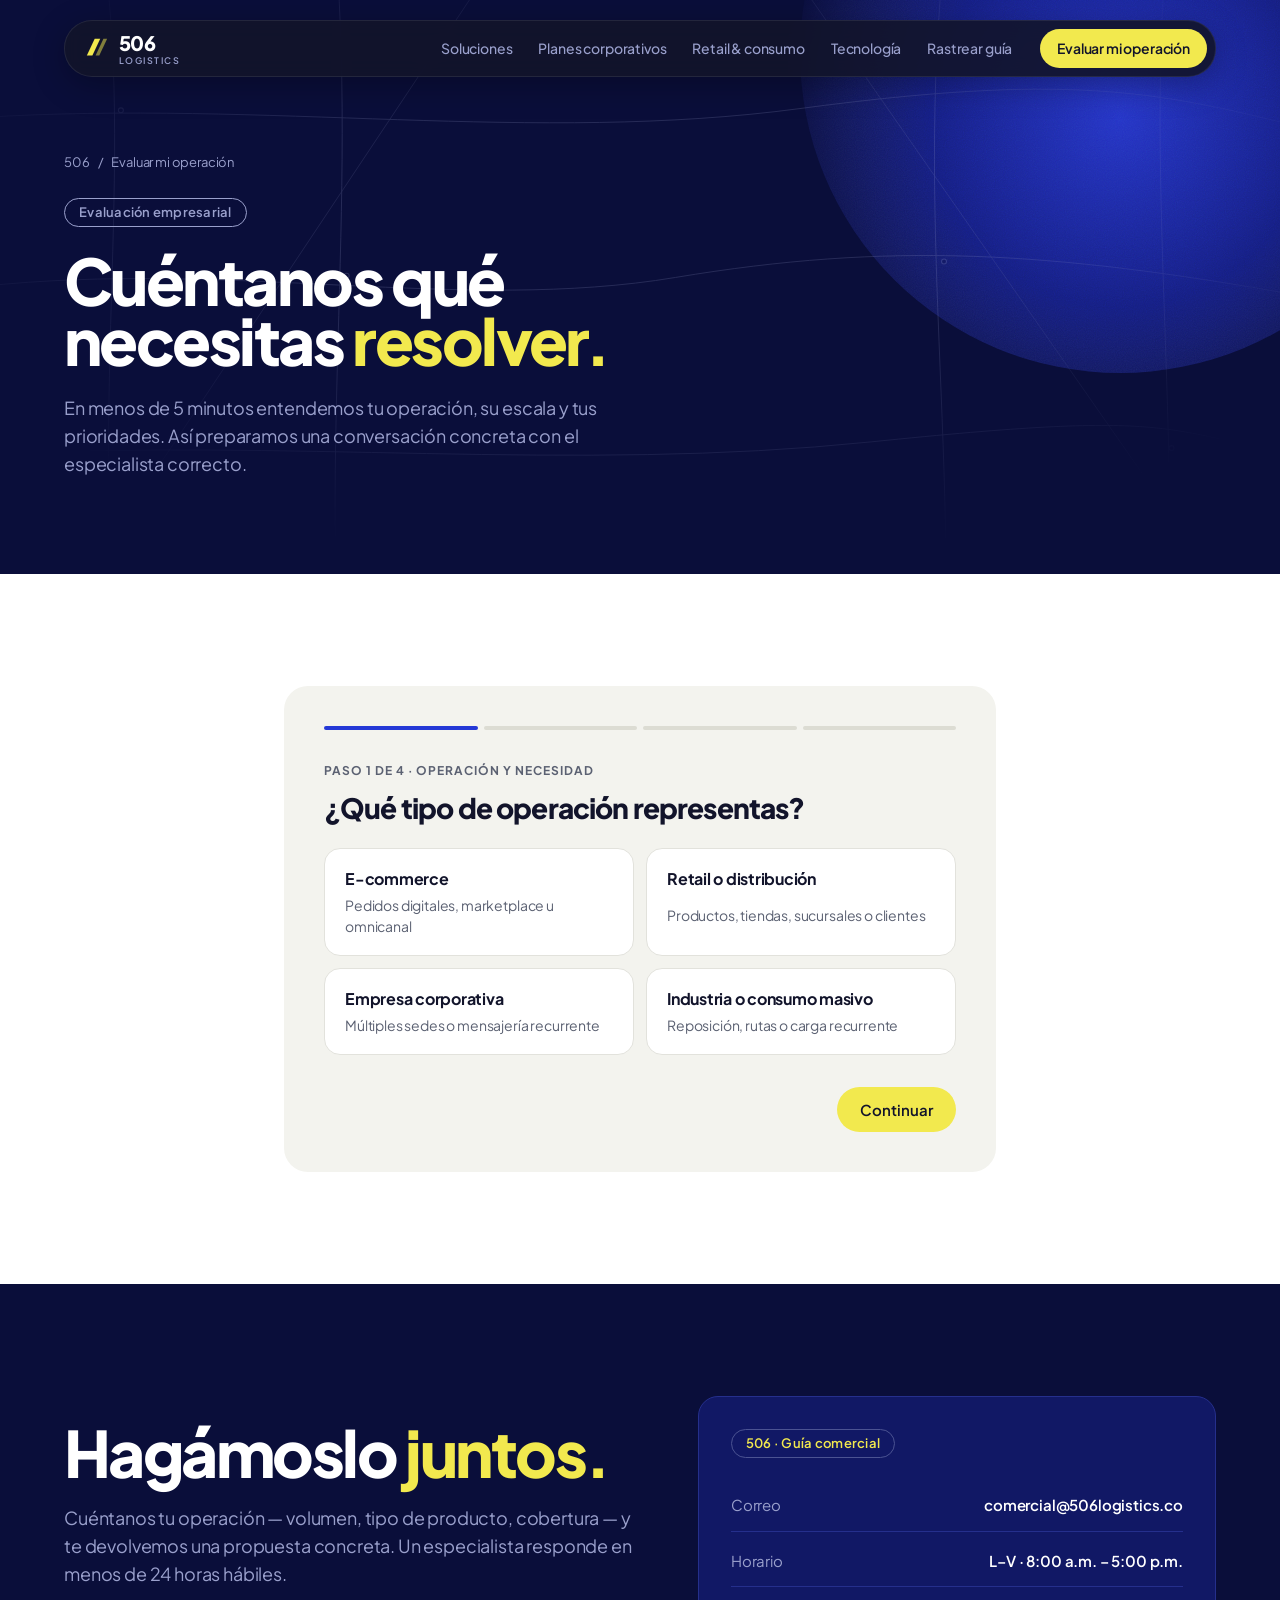
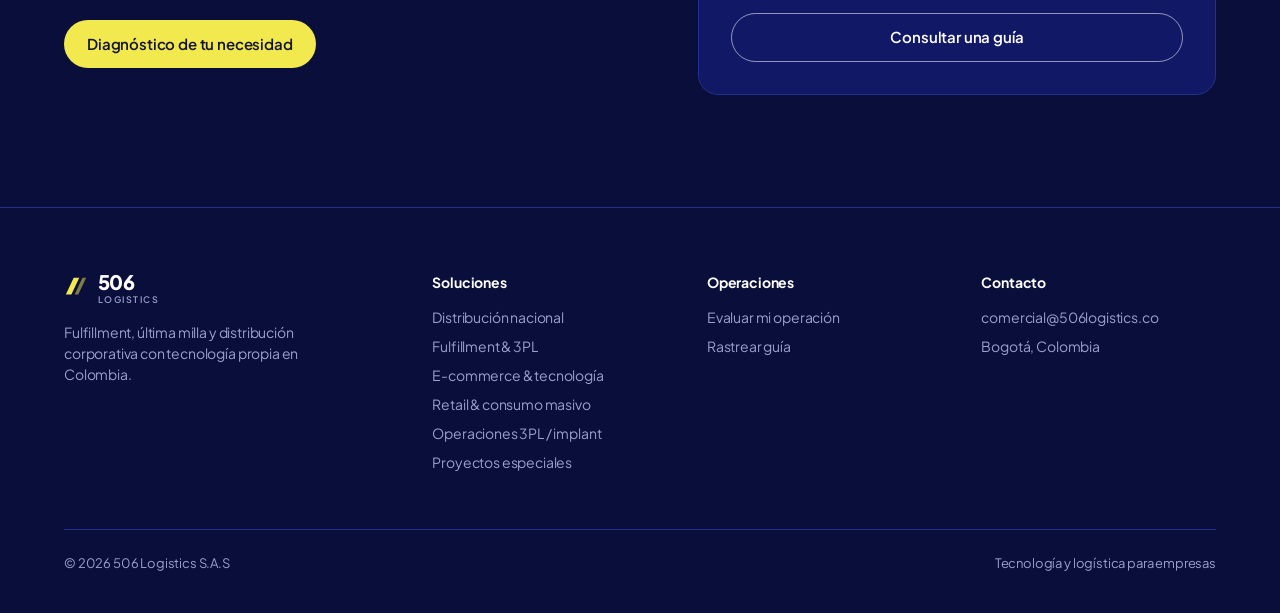
==== commit 2dfecbe4: "Add files via upload" ====
--- a/asesor.html
+++ b/asesor.html
@@ -138,9 +138,7 @@
 </div>
 <div class="waybill">
 <span class="eyebrow">506 · Guía comercial</span>
-<div class="wf"><span>Teléfono</span><b>+57 324 320 0671</b></div>
-<div class="wf"><span>Teléfono</span><b>+57 318 739 4562</b></div>
-<div class="wf"><span>Correo</span><b>comercial@506-logistics.com</b></div>
+<div class="wf"><span>Correo</span><b>comercial@506logistics.co</b></div>
 <div class="wf"><span>Horario</span><b>L–V · 8:00 a.m. – 5:00 p.m.</b></div>
 <a class="btn btn--ghost" href="https://rastreo.506logistics.co" target="_blank" rel="noopener">Consultar una guía</a>
 </div>
@@ -166,8 +164,7 @@
 <li><a href="https://rastreo.506logistics.co" target="_blank" rel="noopener">Rastrear guía</a></li>
 </ul></div>
 <div><h5>Contacto</h5><ul>
-<li>+57 324 320 0671</li>
-<li>comercial@506-logistics.com</li>
+<li>comercial@506logistics.co</li>
 <li>Bogotá, Colombia</li>
 </ul></div>
 </div>
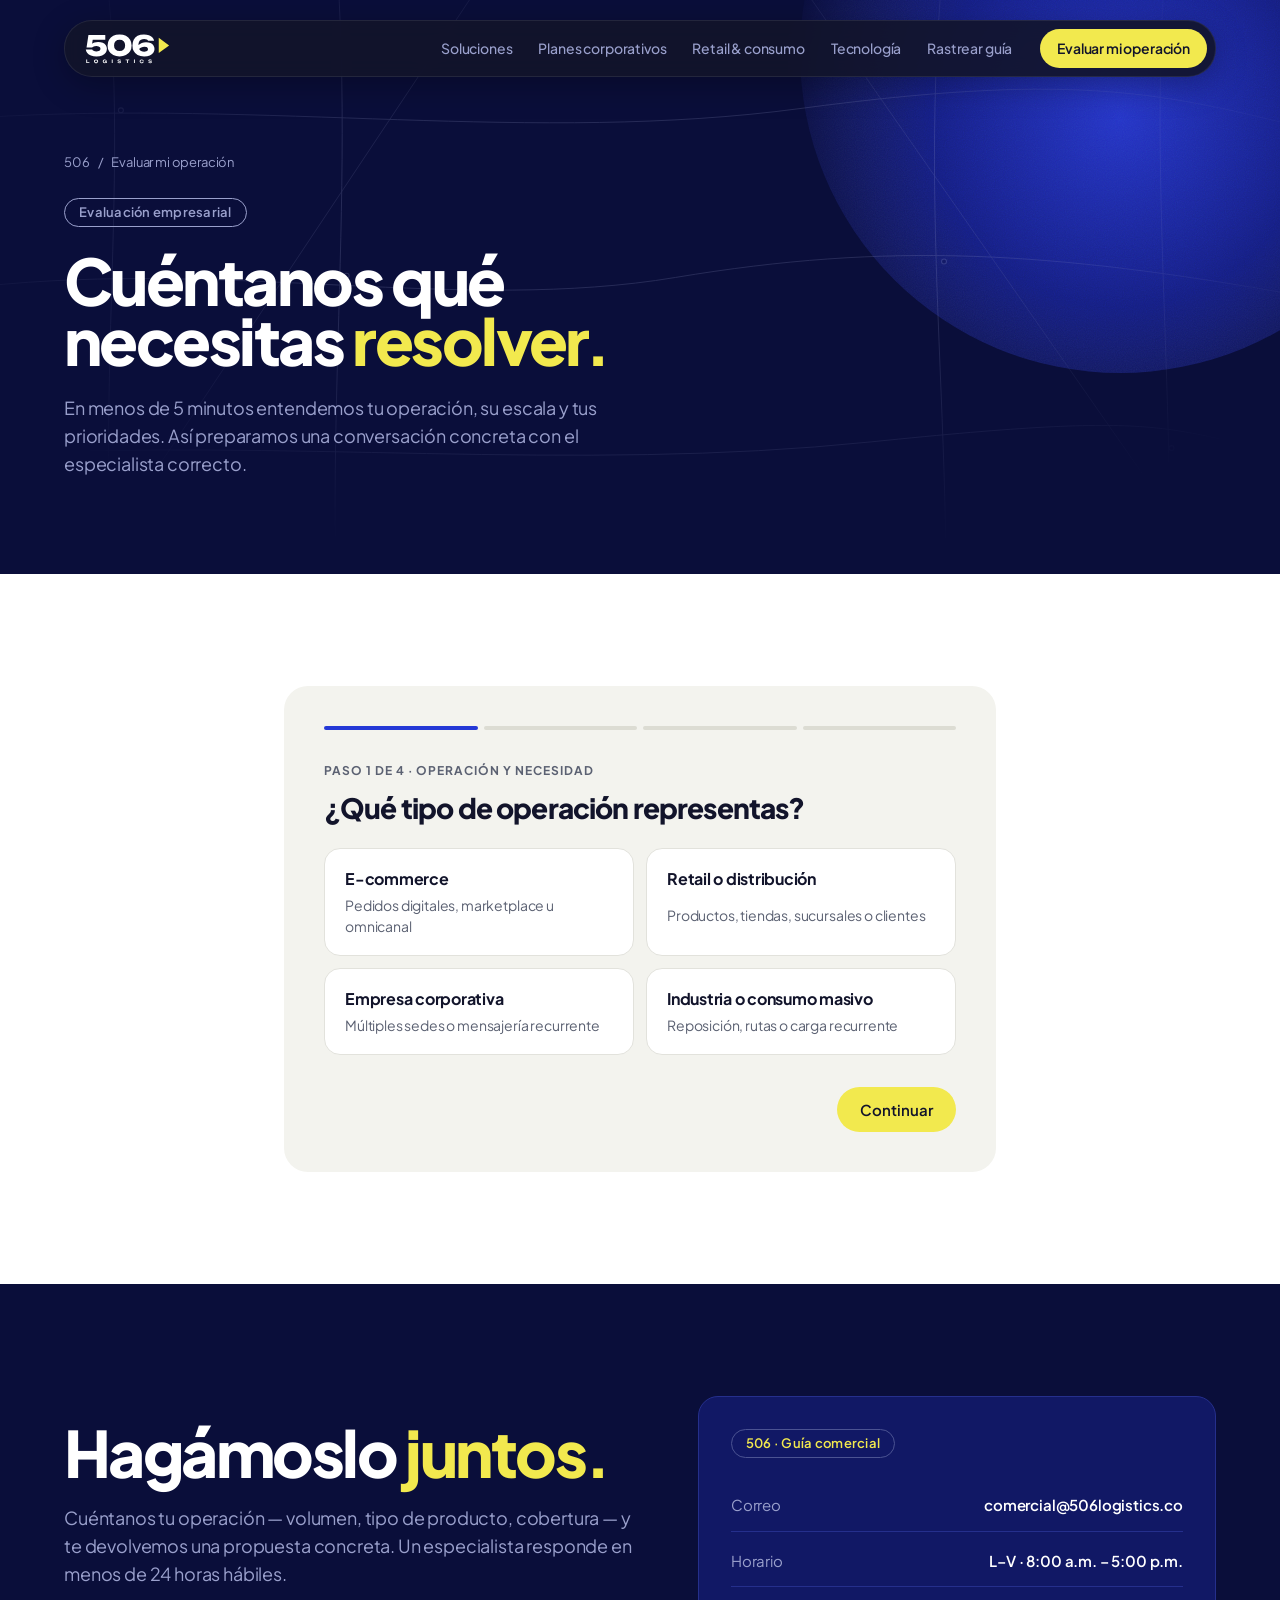
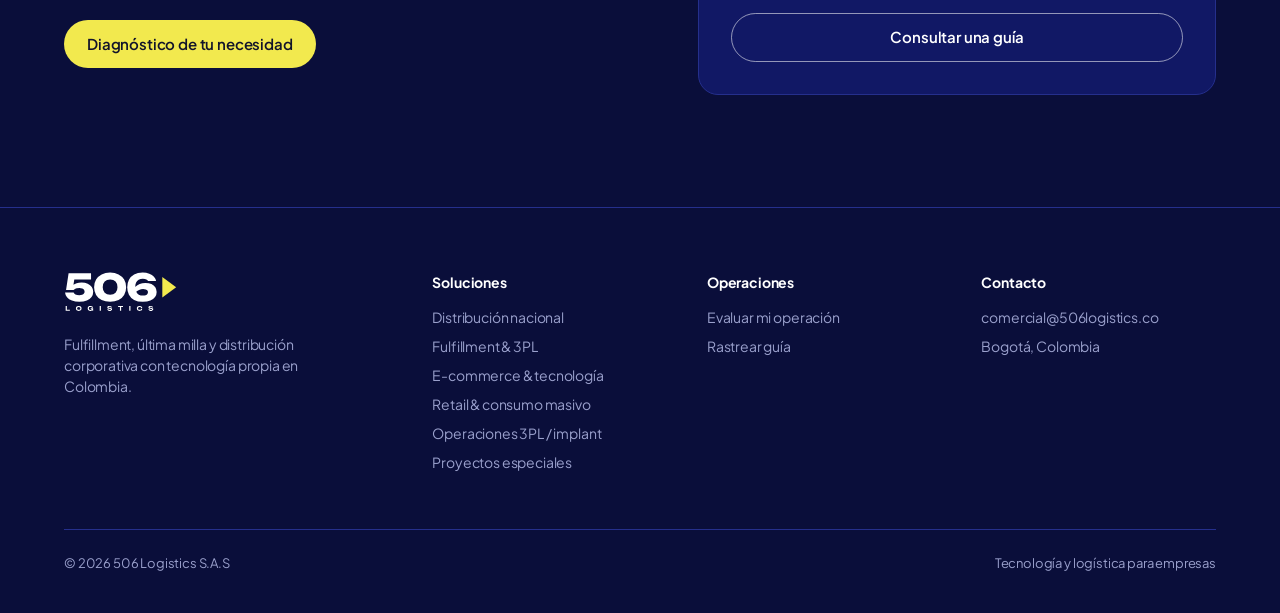
==== commit 3857af41: "Add files via upload" ====
--- a/asesor.html
+++ b/asesor.html
@@ -8,18 +8,15 @@
 <link rel="preconnect" href="https://fonts.googleapis.com">
 <link rel="preconnect" href="https://fonts.gstatic.com" crossorigin>
 <link href="https://fonts.googleapis.com/css2?family=Plus+Jakarta+Sans:wght@400;500;600;700;800&family=Instrument+Serif:ital@0;1&display=swap" rel="stylesheet">
-<link rel="stylesheet" href="v2.css?v=7">
-<link rel="icon" href="data:image/svg+xml,%3Csvg xmlns=%22http://www.w3.org/2000/svg%22 viewBox=%220 0 26 26%22%3E%3Crect width=%2226%22 height=%2226%22 rx=%226%22 fill=%22%230a0e3a%22/%3E%3Cpath d=%22M5 19L11 6h4L9 19z%22 fill=%22%23f2e94e%22/%3E%3Cpath d=%22M12 19l6-13h3l-6 13z%22 fill=%22%23f2e94e%22 opacity=%22.5%22/%3E%3C/svg%3E">
+<link rel="stylesheet" href="v2.css?v=8">
+<link rel="icon" type="image/svg+xml" href="data:image/svg+xml,%3Csvg xmlns=%22http://www.w3.org/2000/svg%22 viewBox=%220 0 120 120%22 width=%22120%22 height=%22120%22 role=%22img%22 aria-label=%22506 Logistics%22%3E%3Crect width=%22120%22 height=%22120%22 rx=%2226%22 fill=%22%231D17A6%22%3E%3C/rect%3E%3Cpath fill=%22%23fff%22 d=%22M7.64 62.77L10.09 46.50L31.72 46.50L31.72 52.58L15.59 52.58L14.77 57.73Q16.06 56.76 17.86 56.15L17.86 56.15Q19.84 55.50 22.54 55.50L22.54 55.50Q26.00 55.50 28.52 56.62Q31.04 57.73 32.42 59.71Q33.81 61.69 33.81 64.32L33.81 64.32Q33.81 67.20 32.23 69.40Q30.64 71.59 27.64 72.85Q24.63 74.11 20.42 74.11L20.42 74.11Q16.35 74.11 13.31 72.92Q10.27 71.74 8.56 69.70Q6.85 67.67 6.67 65.18L6.67 65.18L14.95 65.18Q15.23 66.30 16.66 67.02Q18.08 67.74 20.42 67.74L20.42 67.74Q22.00 67.74 23.14 67.33Q24.27 66.91 24.88 66.14Q25.49 65.36 25.49 64.28L25.49 64.28Q25.49 63.28 24.92 62.48Q24.34 61.69 23.23 61.26Q22.11 60.83 20.53 60.83L20.53 60.83Q19.19 60.83 18.11 61.10Q17.03 61.37 16.26 61.82Q15.49 62.27 14.91 62.77L14.91 62.77L7.64 62.77ZM50.12 74.11L50.12 74.11Q45.44 74.11 41.96 72.35Q38.49 70.58 36.58 67.42Q34.67 64.25 34.67 60L34.67 60Q34.67 55.75 36.58 52.58Q38.49 49.42 41.96 47.65Q45.44 45.89 50.12 45.89L50.12 45.89Q54.76 45.89 58.24 47.65Q61.71 49.42 63.64 52.58Q65.56 55.75 65.56 60L65.56 60Q65.56 64.25 63.64 67.42Q61.71 70.58 58.24 72.35Q54.76 74.11 50.12 74.11ZM50.12 67.34L50.12 67.34Q53.50 67.34 55.36 65.42Q57.21 63.49 57.21 60L57.21 60Q57.21 56.47 55.36 54.56Q53.50 52.66 50.12 52.66L50.12 52.66Q46.77 52.66 44.88 54.56Q42.99 56.47 42.99 60L42.99 60Q42.99 63.49 44.88 65.42Q46.77 67.34 50.12 67.34ZM81.47 45.89L81.47 45.89Q85.07 45.89 87.86 46.99Q90.65 48.08 92.36 49.94Q94.07 51.79 94.43 54.13L94.43 54.13L86.77 54.13Q86.30 53.16 85.07 52.51Q83.85 51.86 81.69 51.86L81.69 51.86Q79.24 51.86 77.60 52.76Q75.97 53.66 75.16 55.39Q74.35 57.12 74.35 59.64L74.35 59.64Q74.35 59.68 74.35 59.71L74.35 59.71Q74.42 59.60 74.49 59.53L74.49 59.53Q76.22 57.84 78.61 56.85Q81.01 55.86 84.07 55.86L84.07 55.86Q87.49 55.86 89.92 56.98Q92.35 58.09 93.66 60.07Q94.97 62.05 94.97 64.64L94.97 64.64Q94.97 67.38 93.43 69.52Q91.88 71.66 88.93 72.89Q85.97 74.11 81.65 74.11L81.65 74.11Q76.58 74.11 73.23 72.31Q69.88 70.51 68.24 67.33Q66.61 64.14 66.61 60.04Q66.61 55.93 68.26 52.73Q69.92 49.52 73.23 47.71Q76.54 45.89 81.47 45.89ZM75.28 64.46L75.28 64.46Q76.15 66.26 77.77 67.16L77.77 67.16Q79.42 68.10 81.80 68.10L81.80 68.10Q83.35 68.10 84.43 67.67Q85.51 67.24 86.05 66.52Q86.59 65.80 86.59 64.93L86.59 64.93Q86.59 63.96 86.06 63.26Q85.54 62.56 84.50 62.20Q83.45 61.84 81.94 61.84L81.94 61.84Q79.89 61.84 77.98 62.66L77.98 62.66Q76.58 63.31 75.28 64.46Z%22%3E%3C/path%3E%3Cpath fill=%22%23F2E94E%22 d=%22M101.3 50L114.3 60L101.3 70Z%22%3E%3C/path%3E%3C/svg%3E">
 </head>
 <body>
 <!-- ============ NAV ============ -->
 <div class="nav" id="nav">
 <div class="wrap">
 <div class="nav-bar">
-<a href="index.html" class="mark" aria-label="506 Logistics, inicio">
-<svg width="24" height="24" viewBox="0 0 26 26" fill="none" aria-hidden="true"><path d="M2 20L10.5 2H16.5L8 20H2Z" fill="currentColor"/><path d="M11.5 20L20 2H24L15.5 20H11.5Z" fill="currentColor" opacity="0.5"/></svg>
-<b>506</b><span>logistics</span>
-</a>
+<a href="index.html" class="mark" aria-label="506 Logistics, inicio"><svg class="logo" viewBox="0 -4 374.4 132.8" role="img" aria-label="506 Logistics"><path fill="#fff" d="M6.82 56.05L15.25 0L89.78 0L89.78 20.96L34.22 20.96L31.37 38.69Q35.84 35.34 42.04 33.23L42.04 33.23Q48.86 31 58.16 31L58.16 31Q70.06 31 78.74 34.84Q87.42 38.69 92.19 45.51Q96.97 52.33 96.97 61.38L96.97 61.38Q96.97 71.30 91.51 78.86Q86.06 86.43 75.70 90.77Q65.35 95.11 50.84 95.11L50.84 95.11Q36.83 95.11 26.35 91.02Q15.87 86.92 9.98 79.92Q4.09 72.91 3.47 64.36L3.47 64.36L31.99 64.36Q32.98 68.20 37.88 70.68Q42.78 73.16 50.84 73.16L50.84 73.16Q56.30 73.16 60.20 71.73Q64.11 70.31 66.22 67.64Q68.32 64.98 68.32 61.26L68.32 61.26Q68.32 57.78 66.34 55.06Q64.36 52.33 60.51 50.84Q56.67 49.35 51.21 49.35L51.21 49.35Q46.62 49.35 42.90 50.28Q39.18 51.21 36.52 52.76Q33.85 54.31 31.87 56.05L31.87 56.05L6.82 56.05ZM153.14 95.11L153.14 95.11Q137.02 95.11 125.05 89.03Q113.09 82.96 106.52 72.04Q99.94 61.13 99.94 46.50L99.94 46.50Q99.94 31.87 106.52 20.96Q113.09 10.04 125.05 3.97Q137.02-2.11 153.14-2.11L153.14-2.11Q169.14-2.11 181.10 3.97Q193.07 10.04 199.70 20.96Q206.34 31.87 206.34 46.50L206.34 46.50Q206.34 61.13 199.70 72.04Q193.07 82.96 181.10 89.03Q169.14 95.11 153.14 95.11ZM153.14 71.80L153.14 71.80Q164.80 71.80 171.18 65.16Q177.57 58.53 177.57 46.50L177.57 46.50Q177.57 34.35 171.18 27.78Q164.80 21.20 153.14 21.20L153.14 21.20Q141.61 21.20 135.10 27.78Q128.59 34.35 128.59 46.50L128.59 46.50Q128.59 58.53 135.10 65.16Q141.61 71.80 153.14 71.80ZM261.14-2.11L261.14-2.11Q273.54-2.11 283.15 1.67Q292.76 5.46 298.65 11.84Q304.54 18.23 305.78 26.29L305.78 26.29L279.37 26.29Q277.76 22.94 273.54 20.71Q269.33 18.48 261.89 18.48L261.89 18.48Q253.46 18.48 247.81 21.58Q242.17 24.68 239.38 30.63Q236.59 36.58 236.59 45.26L236.59 45.26Q236.59 45.38 236.59 45.51L236.59 45.51Q236.84 45.14 237.09 44.89L237.09 44.89Q243.04 39.06 251.29 35.65Q259.53 32.24 270.07 32.24L270.07 32.24Q281.85 32.24 290.22 36.08Q298.59 39.93 303.12 46.75Q307.64 53.57 307.64 62.50L307.64 62.50Q307.64 71.92 302.31 79.30Q296.98 86.68 286.81 90.89Q276.64 95.11 261.76 95.11L261.76 95.11Q244.28 95.11 232.75 88.91Q221.22 82.71 215.57 71.73Q209.93 60.76 209.93 46.62Q209.93 32.49 215.64 21.45Q221.34 10.42 232.75 4.15Q244.16-2.11 261.14-2.11ZM239.82 61.88L239.82 61.88Q242.79 68.08 248.37 71.18L248.37 71.18Q254.08 74.40 262.26 74.40L262.26 74.40Q267.59 74.40 271.31 72.91Q275.03 71.42 276.89 68.94Q278.75 66.46 278.75 63.49L278.75 63.49Q278.75 60.14 276.95 57.72Q275.16 55.30 271.56 54.06Q267.96 52.82 262.76 52.82L262.76 52.82Q255.69 52.82 249.12 55.68L249.12 55.68Q244.28 57.91 239.82 61.88Z"></path><path fill="#F2E94E" d="M326.4 12.5L372.4 46.5L326.4 80.5Z"></path><path fill="#fff" d="M5.53 109L9.50 109L9.50 121.24L19.52 121.24L19.52 124.75L5.53 124.75L5.53 109ZM48.88 125.09L48.88 125.09Q46.10 125.09 44.02 124.06Q41.93 123.03 40.77 121.18Q39.62 119.33 39.62 116.88L39.62 116.88Q39.62 114.42 40.77 112.57Q41.93 110.72 44.02 109.69Q46.10 108.66 48.88 108.66L48.88 108.66Q51.65 108.66 53.74 109.69Q55.83 110.72 56.99 112.57Q58.16 114.42 58.16 116.88L58.16 116.88Q58.16 119.33 56.99 121.18Q55.83 123.03 53.74 124.06Q51.65 125.09 48.88 125.09ZM48.88 121.54L48.88 121.54Q50.52 121.54 51.69 120.98Q52.87 120.42 53.51 119.37Q54.15 118.32 54.15 116.88L54.15 116.88Q54.15 115.43 53.51 114.38Q52.87 113.33 51.69 112.77Q50.52 112.21 48.88 112.21L48.88 112.21Q47.26 112.21 46.08 112.77Q44.91 113.33 44.26 114.38Q43.61 115.43 43.61 116.88L43.61 116.88Q43.61 118.32 44.26 119.37Q44.91 120.42 46.08 120.98Q47.26 121.54 48.88 121.54ZM93.23 119.52L88.59 119.52L88.59 116.71L96.84 116.71L96.84 124.75L94.01 124.75L93.82 122.46Q93.61 122.71 93.38 122.92L93.38 122.92Q92.39 123.93 90.94 124.51Q89.49 125.09 87.56 125.09L87.56 125.09Q85.71 125.09 84.10 124.54Q82.50 123.99 81.28 122.94Q80.06 121.89 79.39 120.36Q78.72 118.83 78.72 116.88Q78.72 114.92 79.40 113.39Q80.08 111.86 81.31 110.81Q82.54 109.76 84.19 109.21Q85.84 108.66 87.79 108.66L87.79 108.66Q90.33 108.66 92.21 109.46Q94.09 110.26 95.23 111.65Q96.38 113.03 96.69 114.84L96.69 114.84L92.68 114.84Q92.47 113.96 91.80 113.33Q91.13 112.70 90.11 112.35Q89.09 112.00 87.79 112.00L87.79 112.00Q86.22 112.00 85.08 112.56Q83.95 113.12 83.32 114.20Q82.69 115.28 82.69 116.88Q82.69 118.47 83.36 119.58Q84.03 120.70 85.25 121.26Q86.47 121.83 88.13 121.83L88.13 121.83Q89.74 121.83 90.97 121.35Q92.20 120.86 92.94 119.96L92.94 119.96Q93.10 119.75 93.23 119.52L93.23 119.52ZM118.47 124.75L118.47 109L122.44 109L122.44 124.75L118.47 124.75ZM143.65 119.61L143.65 119.61L147.66 119.61Q147.77 120.32 148.31 120.86Q148.86 121.41 149.77 121.70Q150.69 122.00 151.90 122.00L151.90 122.00Q153.65 122.00 154.64 121.52Q155.64 121.03 155.64 120.15L155.64 120.15Q155.64 119.48 155.06 119.11Q154.49 118.74 152.91 118.58L152.91 118.58L149.87 118.26Q146.69 117.95 145.28 116.79Q143.86 115.64 143.86 113.64L143.86 113.64Q143.86 112.07 144.79 110.95Q145.73 109.84 147.42 109.25Q149.11 108.66 151.38 108.66L151.38 108.66Q153.63 108.66 155.35 109.31Q157.07 109.97 158.10 111.12Q159.13 112.28 159.21 113.83L159.21 113.83L155.20 113.83Q155.12 113.18 154.62 112.73Q154.13 112.28 153.30 112.01Q152.47 111.75 151.31 111.75L151.31 111.75Q149.72 111.75 148.78 112.20Q147.85 112.65 147.85 113.49L147.85 113.49Q147.85 114.12 148.41 114.48Q148.96 114.84 150.39 115.01L150.39 115.01L153.60 115.36Q155.81 115.59 157.13 116.10Q158.45 116.60 159.04 117.48Q159.63 118.37 159.63 119.71L159.63 119.71Q159.63 121.33 158.65 122.53Q157.68 123.74 155.92 124.41Q154.17 125.09 151.84 125.09L151.84 125.09Q149.42 125.09 147.61 124.39Q145.79 123.70 144.75 122.47Q143.71 121.24 143.65 119.61ZM179.64 112.51L179.64 109L195.88 109L195.88 112.51L189.75 112.51L189.75 124.75L185.78 124.75L185.78 112.51L179.64 112.51ZM216.69 124.75L216.69 109L220.66 109L220.66 124.75L216.69 124.75ZM255.92 118.24L259.91 118.24Q259.68 120.28 258.50 121.82Q257.32 123.36 255.39 124.22Q253.46 125.09 251.00 125.09L251.00 125.09Q248.27 125.09 246.22 124.06Q244.18 123.03 243.04 121.18Q241.91 119.33 241.91 116.88L241.91 116.88Q241.91 114.42 243.04 112.57Q244.18 110.72 246.22 109.69Q248.27 108.66 251.00 108.66L251.00 108.66Q253.46 108.66 255.39 109.53Q257.32 110.39 258.50 111.92Q259.68 113.45 259.91 115.51L259.91 115.51L255.92 115.51Q255.71 114.44 255.07 113.68Q254.43 112.93 253.39 112.52Q252.35 112.11 250.98 112.11L250.98 112.11Q249.41 112.11 248.27 112.69Q247.14 113.26 246.53 114.33Q245.92 115.41 245.92 116.88L245.92 116.88Q245.92 118.34 246.53 119.42Q247.14 120.49 248.27 121.06Q249.41 121.64 250.98 121.64L250.98 121.64Q252.35 121.64 253.39 121.24Q254.43 120.84 255.07 120.09Q255.71 119.33 255.92 118.24L255.92 118.24ZM280.28 119.61L280.28 119.61L284.29 119.61Q284.39 120.32 284.94 120.86Q285.48 121.41 286.40 121.70Q287.31 122.00 288.53 122.00L288.53 122.00Q290.27 122.00 291.27 121.52Q292.27 121.03 292.27 120.15L292.27 120.15Q292.27 119.48 291.69 119.11Q291.11 118.74 289.54 118.58L289.54 118.58L286.49 118.26Q283.32 117.95 281.90 116.79Q280.49 115.64 280.49 113.64L280.49 113.64Q280.49 112.07 281.42 110.95Q282.35 109.84 284.05 109.25Q285.74 108.66 288.00 108.66L288.00 108.66Q290.25 108.66 291.97 109.31Q293.69 109.97 294.72 111.12Q295.75 112.28 295.84 113.83L295.84 113.83L291.83 113.83Q291.74 113.18 291.25 112.73Q290.75 112.28 289.93 112.01Q289.10 111.75 287.94 111.75L287.94 111.75Q286.34 111.75 285.41 112.20Q284.48 112.65 284.48 113.49L284.48 113.49Q284.48 114.12 285.03 114.48Q285.59 114.84 287.02 115.01L287.02 115.01L290.23 115.36Q292.43 115.59 293.76 116.10Q295.08 116.60 295.67 117.48Q296.26 118.37 296.26 119.71L296.26 119.71Q296.26 121.33 295.28 122.53Q294.30 123.74 292.55 124.41Q290.80 125.09 288.47 125.09L288.47 125.09Q286.05 125.09 284.23 124.39Q282.42 123.70 281.38 122.47Q280.34 121.24 280.28 119.61Z"></path></svg></a>
 <nav class="nav-links" aria-label="Principal">
 <a href="index.html#soluciones">Soluciones</a>
 <a href="index.html#planes">Planes corporativos</a>
@@ -148,7 +145,7 @@
 <div class="wrap">
 <div class="foot">
 <div>
-<a href="index.html" class="mark" style="color:#fff"><svg width="24" height="24" viewBox="0 0 26 26" fill="none" aria-hidden="true"><path d="M2 20L10.5 2H16.5L8 20H2Z" fill="currentColor"/><path d="M11.5 20L20 2H24L15.5 20H11.5Z" fill="currentColor" opacity="0.5"/></svg><b>506</b><span>logistics</span></a>
+<a href="index.html" class="mark" style="color:#fff"><svg class="logo" viewBox="0 -4 374.4 132.8" role="img" aria-label="506 Logistics"><path fill="#fff" d="M6.82 56.05L15.25 0L89.78 0L89.78 20.96L34.22 20.96L31.37 38.69Q35.84 35.34 42.04 33.23L42.04 33.23Q48.86 31 58.16 31L58.16 31Q70.06 31 78.74 34.84Q87.42 38.69 92.19 45.51Q96.97 52.33 96.97 61.38L96.97 61.38Q96.97 71.30 91.51 78.86Q86.06 86.43 75.70 90.77Q65.35 95.11 50.84 95.11L50.84 95.11Q36.83 95.11 26.35 91.02Q15.87 86.92 9.98 79.92Q4.09 72.91 3.47 64.36L3.47 64.36L31.99 64.36Q32.98 68.20 37.88 70.68Q42.78 73.16 50.84 73.16L50.84 73.16Q56.30 73.16 60.20 71.73Q64.11 70.31 66.22 67.64Q68.32 64.98 68.32 61.26L68.32 61.26Q68.32 57.78 66.34 55.06Q64.36 52.33 60.51 50.84Q56.67 49.35 51.21 49.35L51.21 49.35Q46.62 49.35 42.90 50.28Q39.18 51.21 36.52 52.76Q33.85 54.31 31.87 56.05L31.87 56.05L6.82 56.05ZM153.14 95.11L153.14 95.11Q137.02 95.11 125.05 89.03Q113.09 82.96 106.52 72.04Q99.94 61.13 99.94 46.50L99.94 46.50Q99.94 31.87 106.52 20.96Q113.09 10.04 125.05 3.97Q137.02-2.11 153.14-2.11L153.14-2.11Q169.14-2.11 181.10 3.97Q193.07 10.04 199.70 20.96Q206.34 31.87 206.34 46.50L206.34 46.50Q206.34 61.13 199.70 72.04Q193.07 82.96 181.10 89.03Q169.14 95.11 153.14 95.11ZM153.14 71.80L153.14 71.80Q164.80 71.80 171.18 65.16Q177.57 58.53 177.57 46.50L177.57 46.50Q177.57 34.35 171.18 27.78Q164.80 21.20 153.14 21.20L153.14 21.20Q141.61 21.20 135.10 27.78Q128.59 34.35 128.59 46.50L128.59 46.50Q128.59 58.53 135.10 65.16Q141.61 71.80 153.14 71.80ZM261.14-2.11L261.14-2.11Q273.54-2.11 283.15 1.67Q292.76 5.46 298.65 11.84Q304.54 18.23 305.78 26.29L305.78 26.29L279.37 26.29Q277.76 22.94 273.54 20.71Q269.33 18.48 261.89 18.48L261.89 18.48Q253.46 18.48 247.81 21.58Q242.17 24.68 239.38 30.63Q236.59 36.58 236.59 45.26L236.59 45.26Q236.59 45.38 236.59 45.51L236.59 45.51Q236.84 45.14 237.09 44.89L237.09 44.89Q243.04 39.06 251.29 35.65Q259.53 32.24 270.07 32.24L270.07 32.24Q281.85 32.24 290.22 36.08Q298.59 39.93 303.12 46.75Q307.64 53.57 307.64 62.50L307.64 62.50Q307.64 71.92 302.31 79.30Q296.98 86.68 286.81 90.89Q276.64 95.11 261.76 95.11L261.76 95.11Q244.28 95.11 232.75 88.91Q221.22 82.71 215.57 71.73Q209.93 60.76 209.93 46.62Q209.93 32.49 215.64 21.45Q221.34 10.42 232.75 4.15Q244.16-2.11 261.14-2.11ZM239.82 61.88L239.82 61.88Q242.79 68.08 248.37 71.18L248.37 71.18Q254.08 74.40 262.26 74.40L262.26 74.40Q267.59 74.40 271.31 72.91Q275.03 71.42 276.89 68.94Q278.75 66.46 278.75 63.49L278.75 63.49Q278.75 60.14 276.95 57.72Q275.16 55.30 271.56 54.06Q267.96 52.82 262.76 52.82L262.76 52.82Q255.69 52.82 249.12 55.68L249.12 55.68Q244.28 57.91 239.82 61.88Z"></path><path fill="#F2E94E" d="M326.4 12.5L372.4 46.5L326.4 80.5Z"></path><path fill="#fff" d="M5.53 109L9.50 109L9.50 121.24L19.52 121.24L19.52 124.75L5.53 124.75L5.53 109ZM48.88 125.09L48.88 125.09Q46.10 125.09 44.02 124.06Q41.93 123.03 40.77 121.18Q39.62 119.33 39.62 116.88L39.62 116.88Q39.62 114.42 40.77 112.57Q41.93 110.72 44.02 109.69Q46.10 108.66 48.88 108.66L48.88 108.66Q51.65 108.66 53.74 109.69Q55.83 110.72 56.99 112.57Q58.16 114.42 58.16 116.88L58.16 116.88Q58.16 119.33 56.99 121.18Q55.83 123.03 53.74 124.06Q51.65 125.09 48.88 125.09ZM48.88 121.54L48.88 121.54Q50.52 121.54 51.69 120.98Q52.87 120.42 53.51 119.37Q54.15 118.32 54.15 116.88L54.15 116.88Q54.15 115.43 53.51 114.38Q52.87 113.33 51.69 112.77Q50.52 112.21 48.88 112.21L48.88 112.21Q47.26 112.21 46.08 112.77Q44.91 113.33 44.26 114.38Q43.61 115.43 43.61 116.88L43.61 116.88Q43.61 118.32 44.26 119.37Q44.91 120.42 46.08 120.98Q47.26 121.54 48.88 121.54ZM93.23 119.52L88.59 119.52L88.59 116.71L96.84 116.71L96.84 124.75L94.01 124.75L93.82 122.46Q93.61 122.71 93.38 122.92L93.38 122.92Q92.39 123.93 90.94 124.51Q89.49 125.09 87.56 125.09L87.56 125.09Q85.71 125.09 84.10 124.54Q82.50 123.99 81.28 122.94Q80.06 121.89 79.39 120.36Q78.72 118.83 78.72 116.88Q78.72 114.92 79.40 113.39Q80.08 111.86 81.31 110.81Q82.54 109.76 84.19 109.21Q85.84 108.66 87.79 108.66L87.79 108.66Q90.33 108.66 92.21 109.46Q94.09 110.26 95.23 111.65Q96.38 113.03 96.69 114.84L96.69 114.84L92.68 114.84Q92.47 113.96 91.80 113.33Q91.13 112.70 90.11 112.35Q89.09 112.00 87.79 112.00L87.79 112.00Q86.22 112.00 85.08 112.56Q83.95 113.12 83.32 114.20Q82.69 115.28 82.69 116.88Q82.69 118.47 83.36 119.58Q84.03 120.70 85.25 121.26Q86.47 121.83 88.13 121.83L88.13 121.83Q89.74 121.83 90.97 121.35Q92.20 120.86 92.94 119.96L92.94 119.96Q93.10 119.75 93.23 119.52L93.23 119.52ZM118.47 124.75L118.47 109L122.44 109L122.44 124.75L118.47 124.75ZM143.65 119.61L143.65 119.61L147.66 119.61Q147.77 120.32 148.31 120.86Q148.86 121.41 149.77 121.70Q150.69 122.00 151.90 122.00L151.90 122.00Q153.65 122.00 154.64 121.52Q155.64 121.03 155.64 120.15L155.64 120.15Q155.64 119.48 155.06 119.11Q154.49 118.74 152.91 118.58L152.91 118.58L149.87 118.26Q146.69 117.95 145.28 116.79Q143.86 115.64 143.86 113.64L143.86 113.64Q143.86 112.07 144.79 110.95Q145.73 109.84 147.42 109.25Q149.11 108.66 151.38 108.66L151.38 108.66Q153.63 108.66 155.35 109.31Q157.07 109.97 158.10 111.12Q159.13 112.28 159.21 113.83L159.21 113.83L155.20 113.83Q155.12 113.18 154.62 112.73Q154.13 112.28 153.30 112.01Q152.47 111.75 151.31 111.75L151.31 111.75Q149.72 111.75 148.78 112.20Q147.85 112.65 147.85 113.49L147.85 113.49Q147.85 114.12 148.41 114.48Q148.96 114.84 150.39 115.01L150.39 115.01L153.60 115.36Q155.81 115.59 157.13 116.10Q158.45 116.60 159.04 117.48Q159.63 118.37 159.63 119.71L159.63 119.71Q159.63 121.33 158.65 122.53Q157.68 123.74 155.92 124.41Q154.17 125.09 151.84 125.09L151.84 125.09Q149.42 125.09 147.61 124.39Q145.79 123.70 144.75 122.47Q143.71 121.24 143.65 119.61ZM179.64 112.51L179.64 109L195.88 109L195.88 112.51L189.75 112.51L189.75 124.75L185.78 124.75L185.78 112.51L179.64 112.51ZM216.69 124.75L216.69 109L220.66 109L220.66 124.75L216.69 124.75ZM255.92 118.24L259.91 118.24Q259.68 120.28 258.50 121.82Q257.32 123.36 255.39 124.22Q253.46 125.09 251.00 125.09L251.00 125.09Q248.27 125.09 246.22 124.06Q244.18 123.03 243.04 121.18Q241.91 119.33 241.91 116.88L241.91 116.88Q241.91 114.42 243.04 112.57Q244.18 110.72 246.22 109.69Q248.27 108.66 251.00 108.66L251.00 108.66Q253.46 108.66 255.39 109.53Q257.32 110.39 258.50 111.92Q259.68 113.45 259.91 115.51L259.91 115.51L255.92 115.51Q255.71 114.44 255.07 113.68Q254.43 112.93 253.39 112.52Q252.35 112.11 250.98 112.11L250.98 112.11Q249.41 112.11 248.27 112.69Q247.14 113.26 246.53 114.33Q245.92 115.41 245.92 116.88L245.92 116.88Q245.92 118.34 246.53 119.42Q247.14 120.49 248.27 121.06Q249.41 121.64 250.98 121.64L250.98 121.64Q252.35 121.64 253.39 121.24Q254.43 120.84 255.07 120.09Q255.71 119.33 255.92 118.24L255.92 118.24ZM280.28 119.61L280.28 119.61L284.29 119.61Q284.39 120.32 284.94 120.86Q285.48 121.41 286.40 121.70Q287.31 122.00 288.53 122.00L288.53 122.00Q290.27 122.00 291.27 121.52Q292.27 121.03 292.27 120.15L292.27 120.15Q292.27 119.48 291.69 119.11Q291.11 118.74 289.54 118.58L289.54 118.58L286.49 118.26Q283.32 117.95 281.90 116.79Q280.49 115.64 280.49 113.64L280.49 113.64Q280.49 112.07 281.42 110.95Q282.35 109.84 284.05 109.25Q285.74 108.66 288.00 108.66L288.00 108.66Q290.25 108.66 291.97 109.31Q293.69 109.97 294.72 111.12Q295.75 112.28 295.84 113.83L295.84 113.83L291.83 113.83Q291.74 113.18 291.25 112.73Q290.75 112.28 289.93 112.01Q289.10 111.75 287.94 111.75L287.94 111.75Q286.34 111.75 285.41 112.20Q284.48 112.65 284.48 113.49L284.48 113.49Q284.48 114.12 285.03 114.48Q285.59 114.84 287.02 115.01L287.02 115.01L290.23 115.36Q292.43 115.59 293.76 116.10Q295.08 116.60 295.67 117.48Q296.26 118.37 296.26 119.71L296.26 119.71Q296.26 121.33 295.28 122.53Q294.30 123.74 292.55 124.41Q290.80 125.09 288.47 125.09L288.47 125.09Q286.05 125.09 284.23 124.39Q282.42 123.70 281.38 122.47Q280.34 121.24 280.28 119.61Z"></path></svg></a>
 <p style="margin-top:16px;max-width:280px;font-size:14px;">Fulfillment, última milla y distribución corporativa con tecnología propia en Colombia.</p>
 </div>
 <div><h5>Soluciones</h5><ul>
--- a/v2.css
+++ b/v2.css
@@ -56,10 +56,9 @@
 .btn svg{width:14px;height:14px;flex:0 0 auto;}
 .nav{position:sticky;top:env(safe-area-inset-top,0px);z-index:50;padding-top:20px;margin-bottom:-84px;}
 .nav-bar{display:flex;align-items:center;gap:16px;background:rgba(18,20,43,.9);backdrop-filter:blur(10px);-webkit-backdrop-filter:blur(10px);border:1px solid rgba(255,255,255,.08);border-radius:var(--r-pill);padding:8px 8px 8px 20px;box-shadow:0 8px 32px rgba(0,0,0,.28);color:var(--white);}
-.mark{display:inline-grid;grid-template-columns:auto auto;column-gap:10px;align-items:center;}
-.mark svg{color:var(--signal);grid-row:1/3;}
-.mark b{font-weight:800;font-size:20px;letter-spacing:-0.03em;line-height:1;align-self:end;}
-.mark span{font-size:9px;font-weight:600;letter-spacing:.16em;color:var(--muted-dark);text-transform:uppercase;line-height:1;margin-top:3px;align-self:start;}
+.mark{display:inline-flex;align-items:center;line-height:0;}
+.mark .logo{height:30px;width:auto;display:block;}
+footer .mark .logo{height:40px;}
 .tag-tms{white-space:nowrap;font-size:11px;font-weight:700;background:var(--signal);color:var(--ink);padding:3px 10px;border-radius:var(--r-badge);letter-spacing:.02em;}
 .nav-links{display:flex;gap:2px;margin-left:auto;}
 .nav-links a{white-space:nowrap;font-size:14px;font-weight:500;color:var(--muted-dark);padding:8px 12px;border-radius:var(--r-btn);transition:color .2s;}
